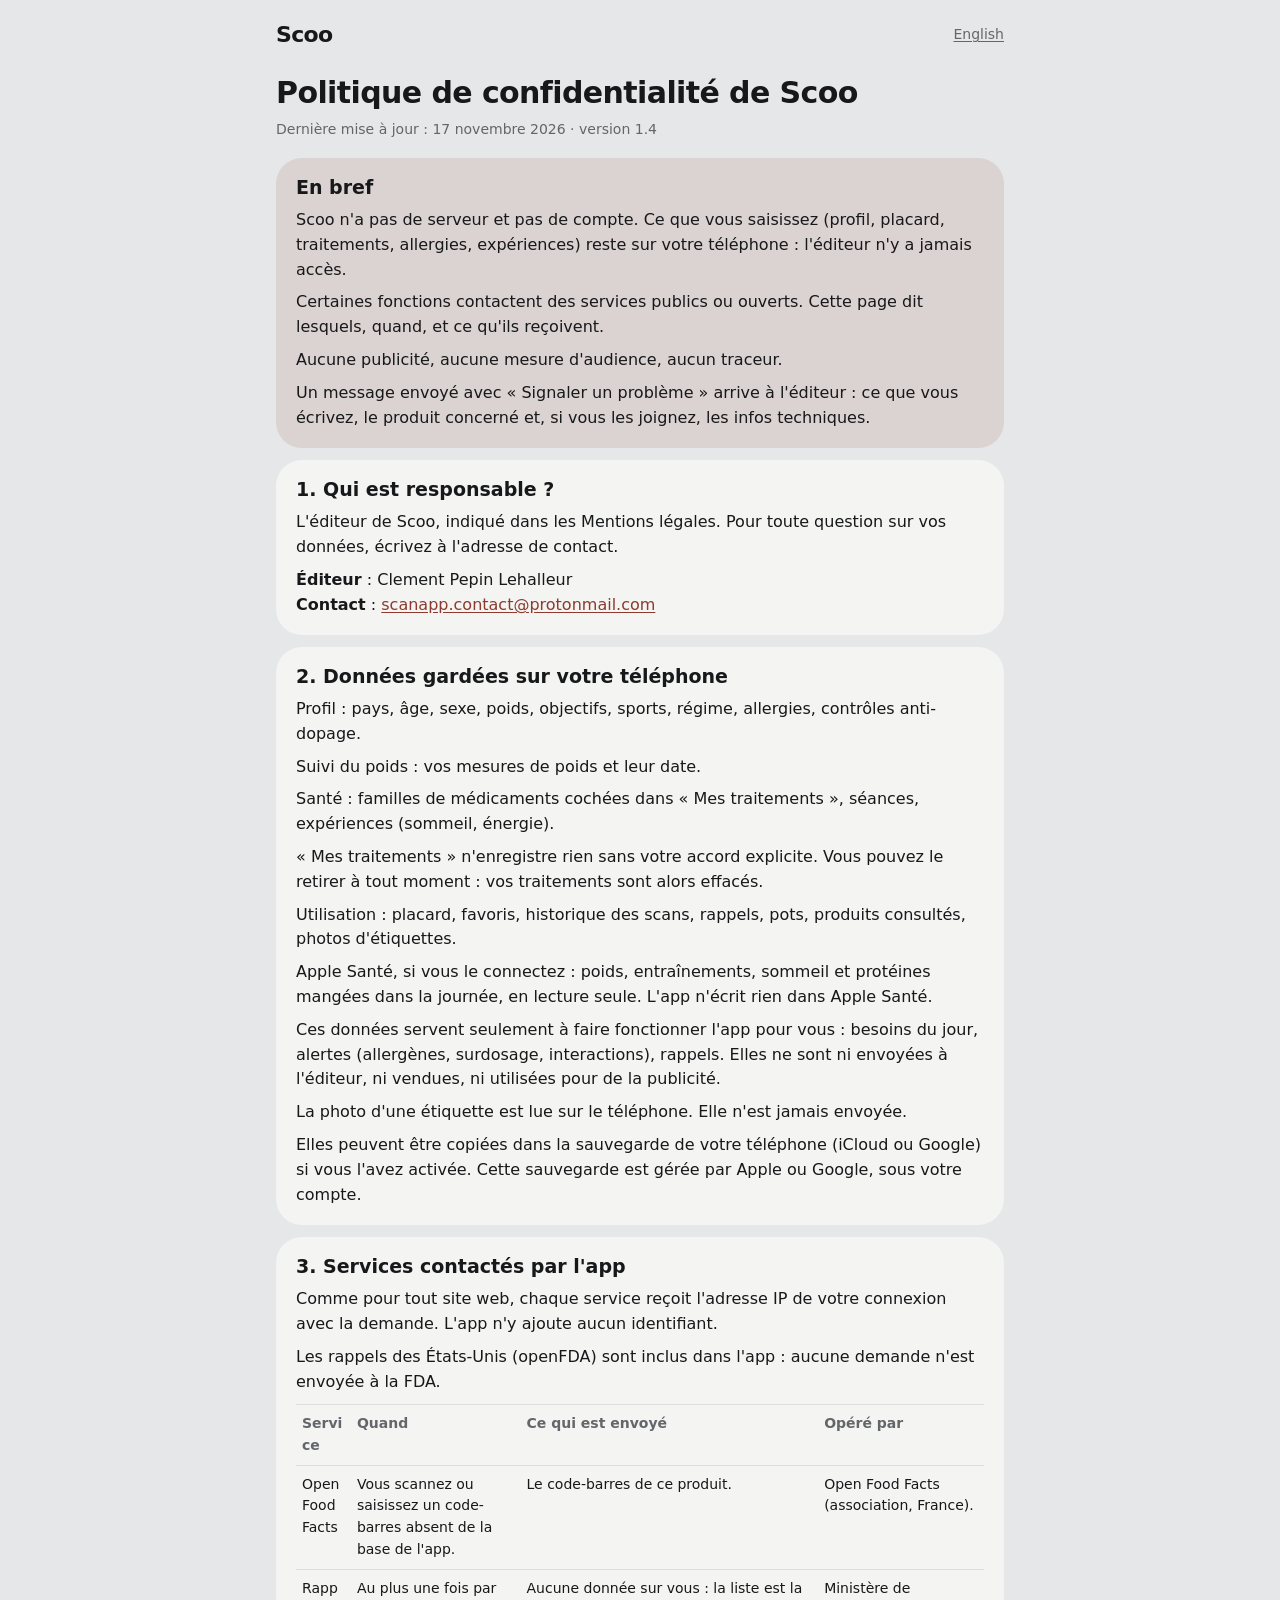
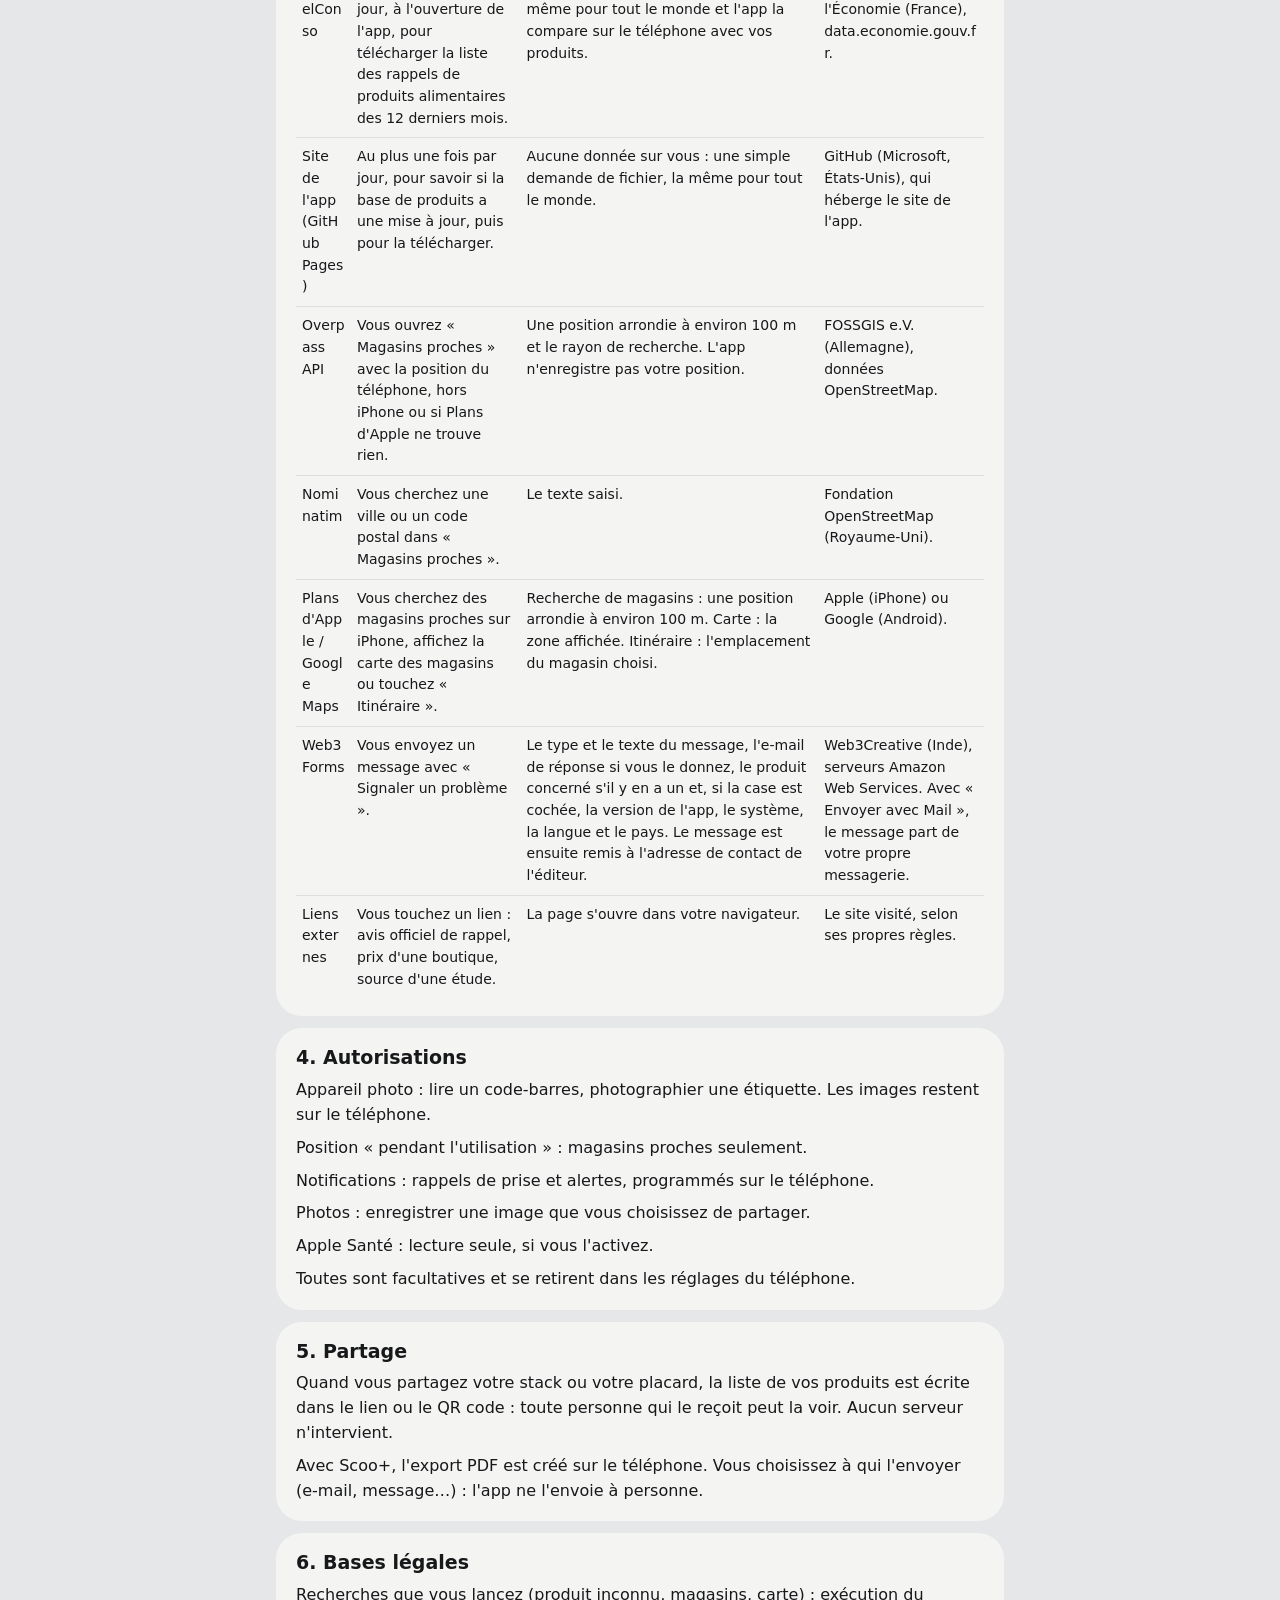
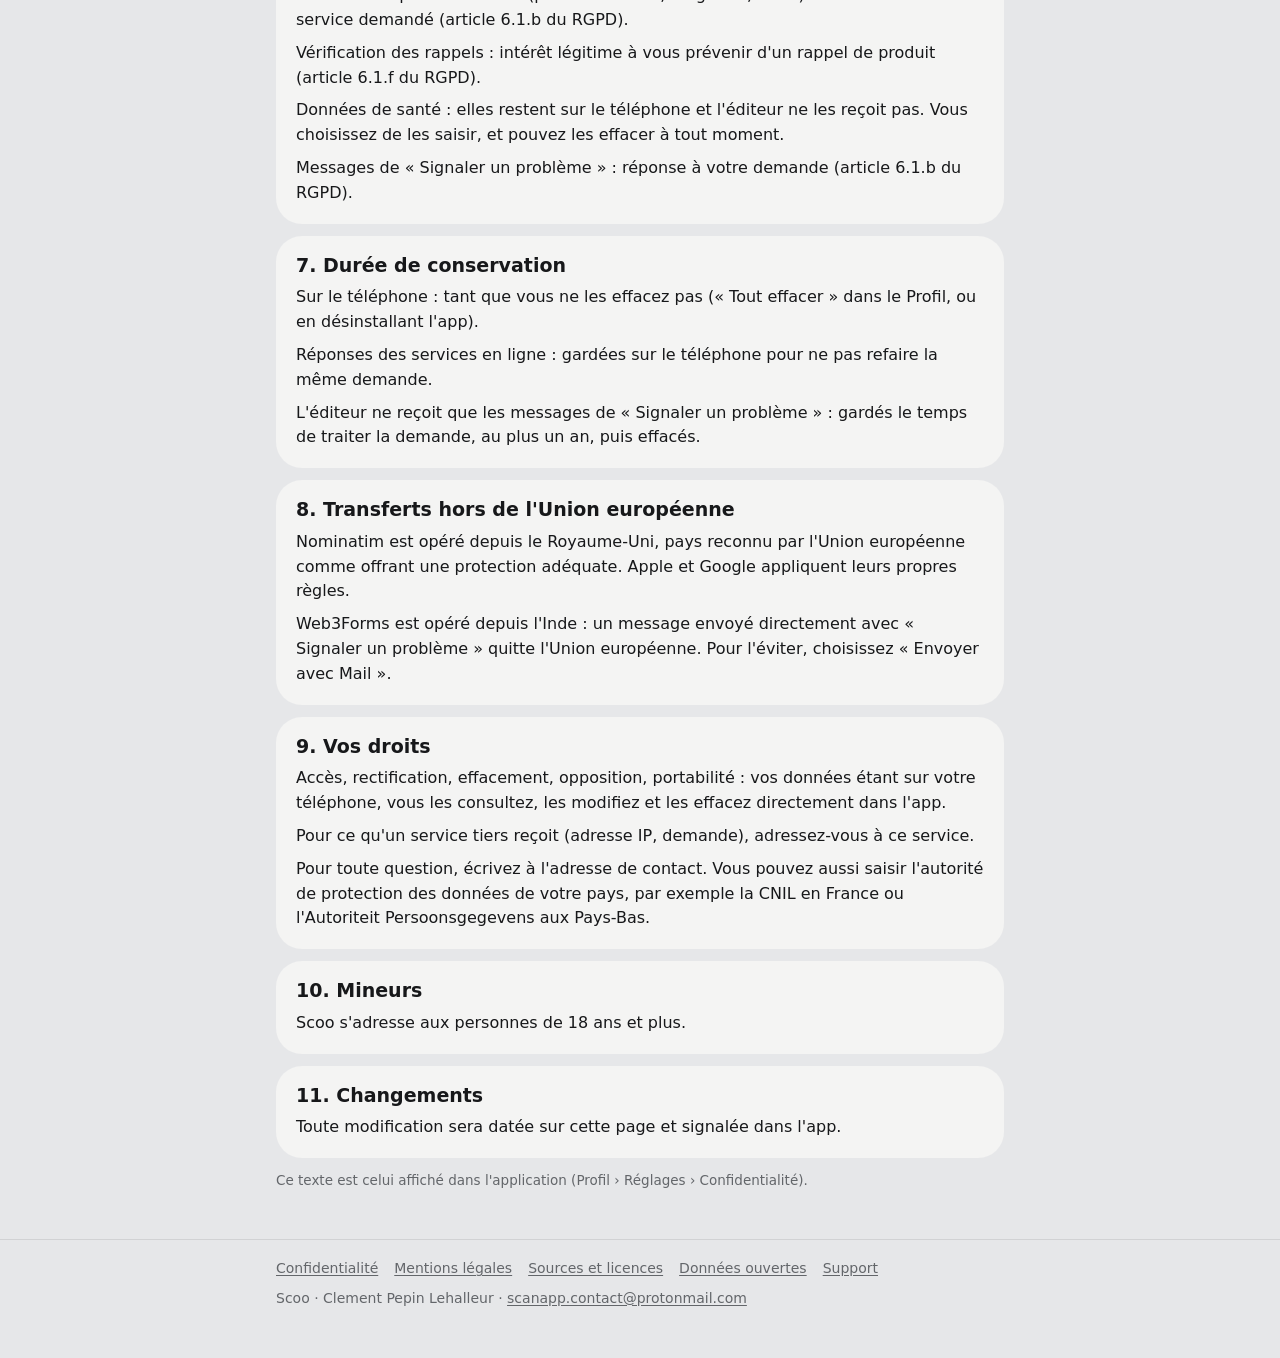
==== confidentialite/index.html @ 04f6a752 "Site de l'app : présentation, confidentialité 1.4 (fr/en), mentions légales, sources, base ODbL, sup" ====
<!doctype html>
<html lang="fr">
<head>
<meta charset="utf-8">
<meta name="viewport" content="width=device-width, initial-scale=1">
<title>Politique de confidentialité de Scoo</title>
<meta name="description" content="Comment Scoo traite vos données : pas de serveur, pas de compte.">
<meta name="referrer" content="no-referrer">
<link rel="stylesheet" href="../style.css">
<link rel="icon" href="../favicon.svg" type="image/svg+xml">
<link rel="canonical" href="https://clementpepinlehalleur.github.io/scan-app-site/confidentialite/">
</head>
<body>
<!--
NOTE INTERNE (non affichée) : à mettre à jour AVANT d'activer la publicité (docs/legal-et-argent/README monétisation.md).
La publicité n'existe pas encore : rien n'est écrit ici à son sujet, volontairement.
Le jour où AdMob est activé, modifier d'abord mobile/src/data/legal.ts (puis relancer ce générateur) :
- « En bref » : retirer « Aucune publicité » ; dire que la version gratuite affiche des publicités (sauf achat « sans pub »).
- Nouvelle section « Publicité » : régie Google AdMob (Google Ireland Limited) ; données reçues par Google :
  identifiant publicitaire (IDFA sur iPhone si l'utilisateur l'autorise via ATT, AAID sur Android), adresse IP,
  informations sur l'appareil, interactions avec la publicité ; aucune donnée du profil ni de santé n'est transmise ;
  catégories bloquées (santé et compléments, alcool, jeux d'argent, rencontres, politique).
- Consentement : formulaire Google UMP (TCF, obligatoire dans l'EEE, au Royaume-Uni et en Suisse) ; sur iPhone,
  fenêtre ATT d'Apple ; sans accord : publicités non personnalisées ; comment retirer son accord dans l'app.
- Bases légales : consentement (art. 6.1.a RGPD et ePrivacy) pour la pub personnalisée ; intérêt légitime ou
  consentement selon le TCF pour la pub non personnalisée.
- Transferts hors UE : Google LLC (États-Unis), Data Privacy Framework / clauses contractuelles types.
- Achat « sans pub » : paiement traité par Apple ou Google ; l'éditeur ne reçoit aucune donnée de paiement.
- Durées de conservation côté Google (renvoyer vers sa politique).
- Mentions légales : retirer « aucune publicité » (ABOUT) ; ajouter statut professionnel, numéro KvK ou SIREN, adresse.
- Hors site : étiquettes de confidentialité de l'App Store, « Sécurité des données » du Play Store, app-ads.txt.
-->
<header class="top"><div class="wrap">
<a class="brand" href="../" aria-label="Scoo : Accueil">Scoo<span></span></a>
<a class="lang" href="../privacy/" hreflang="en" lang="en">English</a>
</div></header>
<main><div class="wrap">
<h1>Politique de confidentialité de Scoo</h1>
<p class="meta">Dernière mise à jour : 17 novembre 2026 &#183; version 1.4</p>
<div class="card accent">
<h2>En bref</h2>
<p>Scoo n&#39;a pas de serveur et pas de compte. Ce que vous saisissez (profil, placard, traitements, allergies, expériences) reste sur votre téléphone : l&#39;éditeur n&#39;y a jamais accès.</p>
<p>Certaines fonctions contactent des services publics ou ouverts. Cette page dit lesquels, quand, et ce qu&#39;ils reçoivent.</p>
<p>Aucune publicité, aucune mesure d&#39;audience, aucun traceur.</p>
<p>Un message envoyé avec « Signaler un problème » arrive à l&#39;éditeur : ce que vous écrivez, le produit concerné et, si vous les joignez, les infos techniques.</p>
</div>
<section>
<h2>1. Qui est responsable ?</h2>
<p>L&#39;éditeur de Scoo, indiqué dans les Mentions légales. Pour toute question sur vos données, écrivez à l&#39;adresse de contact.</p>
<p><strong>Éditeur</strong> : Clement Pepin Lehalleur<br><strong>Contact</strong> : <a href="mailto:scanapp.contact@protonmail.com">scanapp.contact@protonmail.com</a></p>
</section>
<section>
<h2>2. Données gardées sur votre téléphone</h2>
<p>Profil : pays, âge, sexe, poids, objectifs, sports, régime, allergies, contrôles anti-dopage.</p>
<p>Suivi du poids : vos mesures de poids et leur date.</p>
<p>Santé : familles de médicaments cochées dans « Mes traitements », séances, expériences (sommeil, énergie).</p>
<p>« Mes traitements » n&#39;enregistre rien sans votre accord explicite. Vous pouvez le retirer à tout moment : vos traitements sont alors effacés.</p>
<p>Utilisation : placard, favoris, historique des scans, rappels, pots, produits consultés, photos d&#39;étiquettes.</p>
<p>Apple Santé, si vous le connectez : poids, entraînements, sommeil et protéines mangées dans la journée, en lecture seule. L&#39;app n&#39;écrit rien dans Apple Santé.</p>
<p>Ces données servent seulement à faire fonctionner l&#39;app pour vous : besoins du jour, alertes (allergènes, surdosage, interactions), rappels. Elles ne sont ni envoyées à l&#39;éditeur, ni vendues, ni utilisées pour de la publicité.</p>
<p>La photo d&#39;une étiquette est lue sur le téléphone. Elle n&#39;est jamais envoyée.</p>
<p>Elles peuvent être copiées dans la sauvegarde de votre téléphone (iCloud ou Google) si vous l&#39;avez activée. Cette sauvegarde est gérée par Apple ou Google, sous votre compte.</p>
</section>
<section>
<h2>3. Services contactés par l&#39;app</h2>
<p>Comme pour tout site web, chaque service reçoit l&#39;adresse IP de votre connexion avec la demande. L&#39;app n&#39;y ajoute aucun identifiant.</p>
<p>Les rappels des États-Unis (openFDA) sont inclus dans l&#39;app : aucune demande n&#39;est envoyée à la FDA.</p>
<table class="stack">
<thead><tr><th>Service</th><th>Quand</th><th>Ce qui est envoyé</th><th>Opéré par</th></tr></thead>
<tbody>
<tr><td>Open Food Facts</td><td>Vous scannez ou saisissez un code-barres absent de la base de l&#39;app.</td><td>Le code-barres de ce produit.</td><td>Open Food Facts (association, France).</td></tr>
<tr><td>RappelConso</td><td>Au plus une fois par jour, à l&#39;ouverture de l&#39;app, pour télécharger la liste des rappels de produits alimentaires des 12 derniers mois.</td><td>Aucune donnée sur vous : la liste est la même pour tout le monde et l&#39;app la compare sur le téléphone avec vos produits.</td><td>Ministère de l&#39;Économie (France), data.economie.gouv.fr.</td></tr>
<tr><td>Site de l&#39;app (GitHub Pages)</td><td>Au plus une fois par jour, pour savoir si la base de produits a une mise à jour, puis pour la télécharger.</td><td>Aucune donnée sur vous : une simple demande de fichier, la même pour tout le monde.</td><td>GitHub (Microsoft, États-Unis), qui héberge le site de l&#39;app.</td></tr>
<tr><td>Overpass API</td><td>Vous ouvrez « Magasins proches » avec la position du téléphone, hors iPhone ou si Plans d&#39;Apple ne trouve rien.</td><td>Une position arrondie à environ 100 m et le rayon de recherche. L&#39;app n&#39;enregistre pas votre position.</td><td>FOSSGIS e.V. (Allemagne), données OpenStreetMap.</td></tr>
<tr><td>Nominatim</td><td>Vous cherchez une ville ou un code postal dans « Magasins proches ».</td><td>Le texte saisi.</td><td>Fondation OpenStreetMap (Royaume-Uni).</td></tr>
<tr><td>Plans d&#39;Apple / Google Maps</td><td>Vous cherchez des magasins proches sur iPhone, affichez la carte des magasins ou touchez « Itinéraire ».</td><td>Recherche de magasins : une position arrondie à environ 100 m. Carte : la zone affichée. Itinéraire : l&#39;emplacement du magasin choisi.</td><td>Apple (iPhone) ou Google (Android).</td></tr>
<tr><td>Web3Forms</td><td>Vous envoyez un message avec « Signaler un problème ».</td><td>Le type et le texte du message, l&#39;e-mail de réponse si vous le donnez, le produit concerné s&#39;il y en a un et, si la case est cochée, la version de l&#39;app, le système, la langue et le pays. Le message est ensuite remis à l&#39;adresse de contact de l&#39;éditeur.</td><td>Web3Creative (Inde), serveurs Amazon Web Services. Avec « Envoyer avec Mail », le message part de votre propre messagerie.</td></tr>
<tr><td>Liens externes</td><td>Vous touchez un lien : avis officiel de rappel, prix d&#39;une boutique, source d&#39;une étude.</td><td>La page s&#39;ouvre dans votre navigateur.</td><td>Le site visité, selon ses propres règles.</td></tr>
</tbody>
</table>
</section>
<section>
<h2>4. Autorisations</h2>
<p>Appareil photo : lire un code-barres, photographier une étiquette. Les images restent sur le téléphone.</p>
<p>Position « pendant l&#39;utilisation » : magasins proches seulement.</p>
<p>Notifications : rappels de prise et alertes, programmés sur le téléphone.</p>
<p>Photos : enregistrer une image que vous choisissez de partager.</p>
<p>Apple Santé : lecture seule, si vous l&#39;activez.</p>
<p>Toutes sont facultatives et se retirent dans les réglages du téléphone.</p>
</section>
<section>
<h2>5. Partage</h2>
<p>Quand vous partagez votre stack ou votre placard, la liste de vos produits est écrite dans le lien ou le QR code : toute personne qui le reçoit peut la voir. Aucun serveur n&#39;intervient.</p>
<p>Avec Scoo+, l&#39;export PDF est créé sur le téléphone. Vous choisissez à qui l&#39;envoyer (e-mail, message…) : l&#39;app ne l&#39;envoie à personne.</p>
</section>
<section>
<h2>6. Bases légales</h2>
<p>Recherches que vous lancez (produit inconnu, magasins, carte) : exécution du service demandé (article 6.1.b du RGPD).</p>
<p>Vérification des rappels : intérêt légitime à vous prévenir d&#39;un rappel de produit (article 6.1.f du RGPD).</p>
<p>Données de santé : elles restent sur le téléphone et l&#39;éditeur ne les reçoit pas. Vous choisissez de les saisir, et pouvez les effacer à tout moment.</p>
<p>Messages de « Signaler un problème » : réponse à votre demande (article 6.1.b du RGPD).</p>
</section>
<section>
<h2>7. Durée de conservation</h2>
<p>Sur le téléphone : tant que vous ne les effacez pas (« Tout effacer » dans le Profil, ou en désinstallant l&#39;app).</p>
<p>Réponses des services en ligne : gardées sur le téléphone pour ne pas refaire la même demande.</p>
<p>L&#39;éditeur ne reçoit que les messages de « Signaler un problème » : gardés le temps de traiter la demande, au plus un an, puis effacés.</p>
</section>
<section>
<h2>8. Transferts hors de l&#39;Union européenne</h2>
<p>Nominatim est opéré depuis le Royaume-Uni, pays reconnu par l&#39;Union européenne comme offrant une protection adéquate. Apple et Google appliquent leurs propres règles.</p>
<p>Web3Forms est opéré depuis l&#39;Inde : un message envoyé directement avec « Signaler un problème » quitte l&#39;Union européenne. Pour l&#39;éviter, choisissez « Envoyer avec Mail ».</p>
</section>
<section>
<h2>9. Vos droits</h2>
<p>Accès, rectification, effacement, opposition, portabilité : vos données étant sur votre téléphone, vous les consultez, les modifiez et les effacez directement dans l&#39;app.</p>
<p>Pour ce qu&#39;un service tiers reçoit (adresse IP, demande), adressez-vous à ce service.</p>
<p>Pour toute question, écrivez à l&#39;adresse de contact. Vous pouvez aussi saisir l&#39;autorité de protection des données de votre pays, par exemple la CNIL en France ou l&#39;Autoriteit Persoonsgegevens aux Pays-Bas.</p>
</section>
<section>
<h2>10. Mineurs</h2>
<p>Scoo s&#39;adresse aux personnes de 18 ans et plus.</p>
</section>
<section>
<h2>11. Changements</h2>
<p>Toute modification sera datée sur cette page et signalée dans l&#39;app.</p>
</section>
<p class="small">Ce texte est celui affiché dans l&#39;application (Profil › Réglages › Confidentialité).</p>
</div></main>
<footer class="bottom"><div class="wrap">
<nav aria-label="Pages du site">
<a href="../confidentialite/">Confidentialité</a>
<a href="../mentions-legales/">Mentions légales</a>
<a href="../sources/">Sources et licences</a>
<a href="../donnees/">Données ouvertes</a>
<a href="../support/">Support</a>
</nav>
<p>Scoo &#183; Clement Pepin Lehalleur &#183; <a href="mailto:scanapp.contact@protonmail.com">scanapp.contact@protonmail.com</a></p>
</div></footer>
</body>
</html>
---- style.css ----
/* Site de l'app : mêmes couleurs que l'app (mobile/src/theme/index.ts) : gris perle et accent brique en clair, palette « Sable » en sombre. */
:root {
  color-scheme: light dark;
  --bg: #e6e7e9; --card: #f4f4f3; --card2: #d8dadd; --fg: #17181a; --mut: #63666a; --sep: rgba(0, 0, 0, 0.09);
  --acc: #8c3b2e; --accS: rgba(140, 59, 46, 0.12);
}
@media (prefers-color-scheme: dark) {
  :root {
    --bg: #141311; --card: #201e1b; --card2: #2b2825; --fg: #f4f0e8; --mut: #a7a096; --sep: rgba(255, 248, 235, 0.11);
    --acc: #e6d9c2; --accS: rgba(230, 217, 194, 0.14);
  }
}
* { box-sizing: border-box; }
html { -webkit-text-size-adjust: 100%; }
body { margin: 0; background: var(--bg); color: var(--fg); font: 16px/1.55 system-ui, -apple-system, "Segoe UI", Roboto, "Helvetica Neue", Arial, sans-serif; }
.wrap { max-width: 760px; margin: 0 auto; padding: 0 16px; }
header.top { padding: 18px 0 6px; }
header.top .wrap { display: flex; align-items: center; justify-content: space-between; gap: 12px; flex-wrap: wrap; }
.brand { font-weight: 800; font-size: 22px; letter-spacing: -0.03em; text-decoration: none; color: var(--fg); }
.brand span { color: var(--acc); }
.lang { font-size: 14px; color: var(--mut); }
main { padding: 18px 0 40px; }
h1 { font-size: 30px; line-height: 1.15; letter-spacing: -0.02em; margin: 0 0 8px; }
h2 { font-size: 19px; line-height: 1.25; margin: 0 0 8px; }
h3 { font-size: 16px; margin: 14px 0 4px; }
p { margin: 0 0 8px; }
.card > :last-child, section > :last-child { margin-bottom: 0; }
.lead { font-size: 18px; color: var(--fg); margin: 0 0 18px; }
.meta { color: var(--mut); font-size: 14px; margin: 0 0 18px; }
.card, section { background: var(--card); border-radius: 26px; padding: 18px 20px; margin: 0 0 12px; overflow-wrap: anywhere; }
.accent { background: var(--accS); }
a { color: var(--acc); text-underline-offset: 2px; }
a:focus-visible { outline: 2px solid var(--acc); outline-offset: 2px; border-radius: 4px; }
ul.plain { list-style: none; padding: 0; margin: 0; }
ul.plain li { padding: 10px 0; border-top: 1px solid var(--sep); }
ul.plain li:first-child { border-top: 0; padding-top: 0; }
ul.plain li:last-child { padding-bottom: 0; }
.small, small { font-size: 13.5px; color: var(--mut); }
.pills { display: flex; flex-wrap: wrap; gap: 8px; margin: 14px 0 4px; padding: 0; list-style: none; }
.pills a { display: inline-block; padding: 9px 16px; border-radius: 999px; background: var(--card); color: var(--fg); text-decoration: none; font-weight: 600; font-size: 15px; }
.pills a:hover { background: var(--card2); }
.soon { display: inline-block; padding: 9px 16px; border-radius: 999px; border: 1px dashed var(--mut); color: var(--mut); font-size: 15px; }
table { width: 100%; border-collapse: collapse; font-size: 14px; margin-top: 10px; }
th, td { text-align: left; vertical-align: top; padding: 8px 6px; border-top: 1px solid var(--sep); }
th { color: var(--mut); font-weight: 600; }
details { border-top: 1px solid var(--sep); padding: 10px 0 0; margin-top: 10px; }
summary { cursor: pointer; font-weight: 600; }
pre { white-space: pre-wrap; font: 12px/1.5 ui-monospace, SFMono-Regular, Menlo, Consolas, monospace; color: var(--mut); margin: 10px 0 0; }
footer.bottom { border-top: 1px solid var(--sep); padding: 18px 0 40px; font-size: 14px; color: var(--mut); }
footer.bottom nav { display: flex; flex-wrap: wrap; gap: 6px 16px; margin-bottom: 8px; }
footer.bottom a { color: var(--mut); }
@media (max-width: 560px) {
  h1 { font-size: 26px; }
  .card, section { padding: 16px; border-radius: 22px; }
  table.stack, table.stack thead, table.stack tbody, table.stack tr, table.stack th, table.stack td { display: block; }
  table.stack thead { display: none; }
  table.stack tr { border-top: 1px solid var(--sep); padding: 6px 0; }
  table.stack td { border: 0; padding: 2px 0; }
  table.stack td:first-child { font-weight: 600; }
}
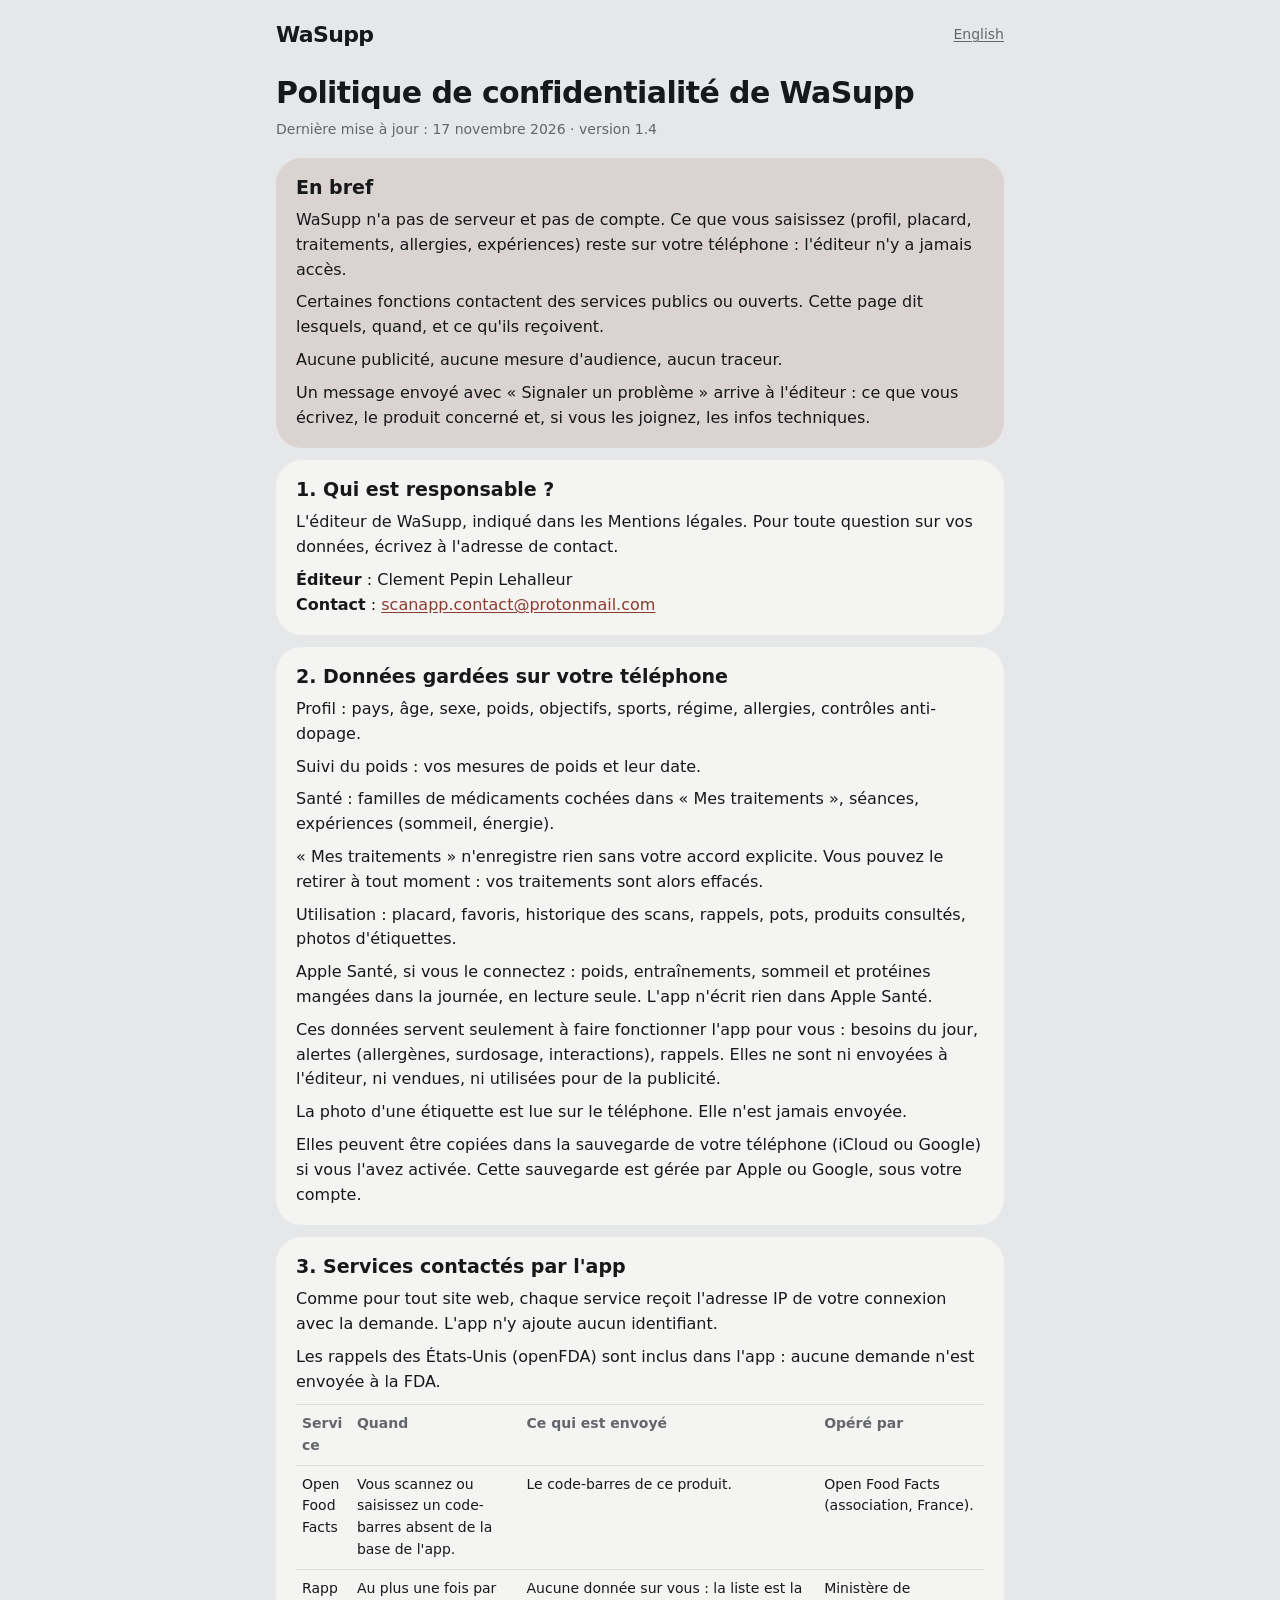
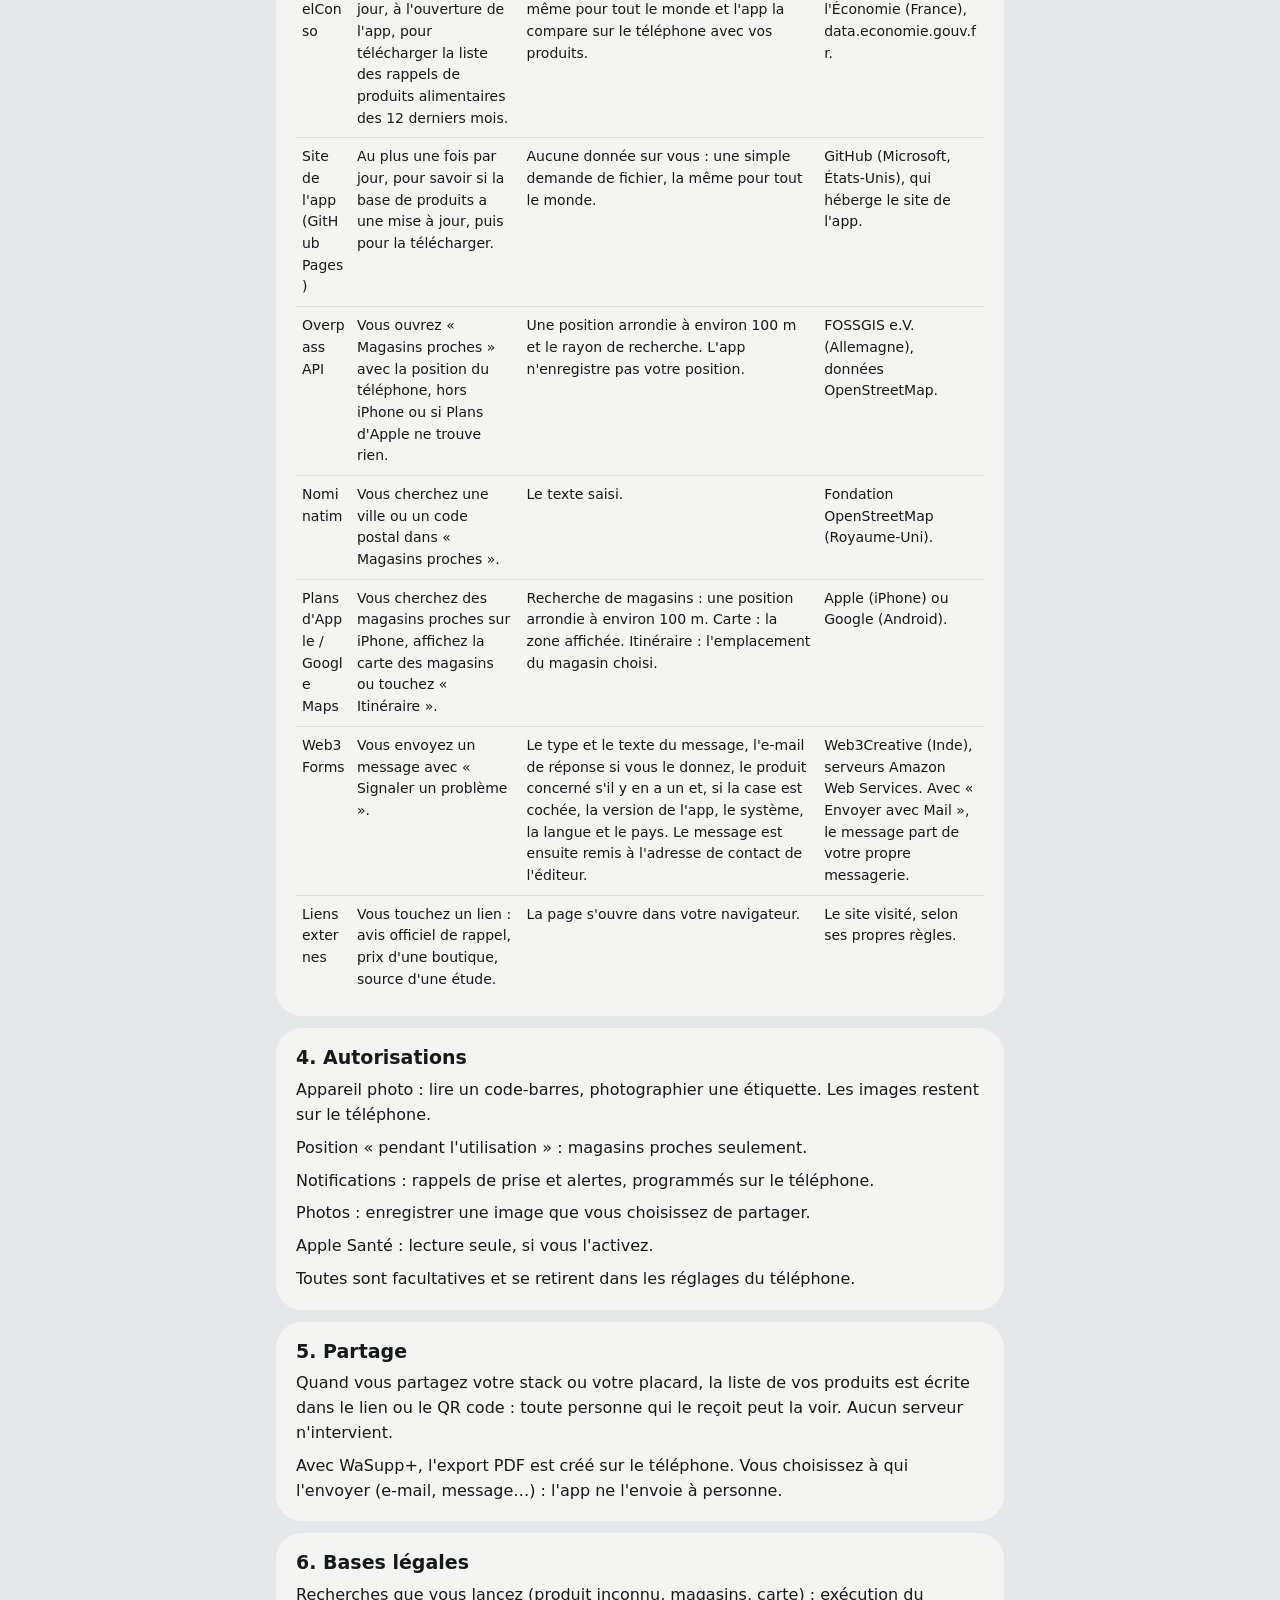
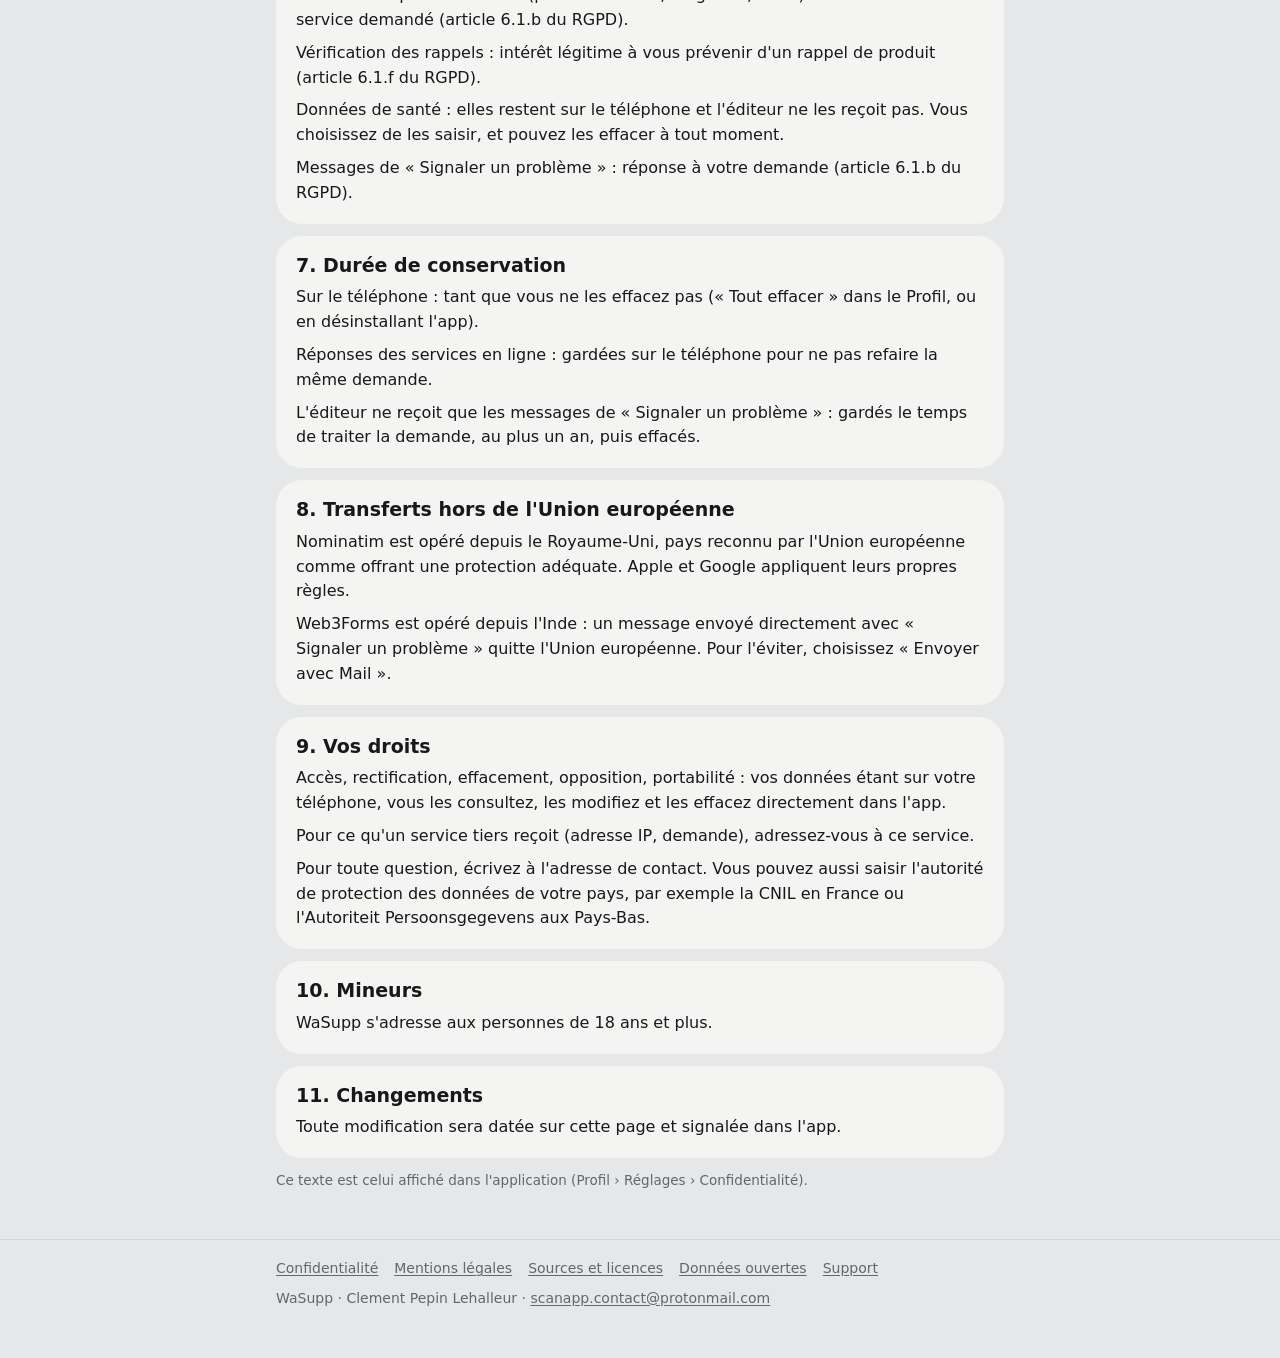
==== commit 8db50ff1: "Nouveau nom : WaSupp Co-Authored-By: Claude Opus 5.5 <noreply@anthropic.com>" ====
--- a/confidentialite/index.html
+++ b/confidentialite/index.html
@@ -3,8 +3,8 @@
 <head>
 <meta charset="utf-8">
 <meta name="viewport" content="width=device-width, initial-scale=1">
-<title>Politique de confidentialité de Scoo</title>
-<meta name="description" content="Comment Scoo traite vos données : pas de serveur, pas de compte.">
+<title>Politique de confidentialité de WaSupp</title>
+<meta name="description" content="Comment WaSupp traite vos données : pas de serveur, pas de compte.">
 <meta name="referrer" content="no-referrer">
 <link rel="stylesheet" href="../style.css">
 <link rel="icon" href="../favicon.svg" type="image/svg+xml">
@@ -31,22 +31,22 @@
 - Hors site : étiquettes de confidentialité de l'App Store, « Sécurité des données » du Play Store, app-ads.txt.
 -->
 <header class="top"><div class="wrap">
-<a class="brand" href="../" aria-label="Scoo : Accueil">Scoo<span></span></a>
+<a class="brand" href="../" aria-label="WaSupp : Accueil">WaSupp<span></span></a>
 <a class="lang" href="../privacy/" hreflang="en" lang="en">English</a>
 </div></header>
 <main><div class="wrap">
-<h1>Politique de confidentialité de Scoo</h1>
+<h1>Politique de confidentialité de WaSupp</h1>
 <p class="meta">Dernière mise à jour : 17 novembre 2026 &#183; version 1.4</p>
 <div class="card accent">
 <h2>En bref</h2>
-<p>Scoo n&#39;a pas de serveur et pas de compte. Ce que vous saisissez (profil, placard, traitements, allergies, expériences) reste sur votre téléphone : l&#39;éditeur n&#39;y a jamais accès.</p>
+<p>WaSupp n&#39;a pas de serveur et pas de compte. Ce que vous saisissez (profil, placard, traitements, allergies, expériences) reste sur votre téléphone : l&#39;éditeur n&#39;y a jamais accès.</p>
 <p>Certaines fonctions contactent des services publics ou ouverts. Cette page dit lesquels, quand, et ce qu&#39;ils reçoivent.</p>
 <p>Aucune publicité, aucune mesure d&#39;audience, aucun traceur.</p>
 <p>Un message envoyé avec « Signaler un problème » arrive à l&#39;éditeur : ce que vous écrivez, le produit concerné et, si vous les joignez, les infos techniques.</p>
 </div>
 <section>
 <h2>1. Qui est responsable ?</h2>
-<p>L&#39;éditeur de Scoo, indiqué dans les Mentions légales. Pour toute question sur vos données, écrivez à l&#39;adresse de contact.</p>
+<p>L&#39;éditeur de WaSupp, indiqué dans les Mentions légales. Pour toute question sur vos données, écrivez à l&#39;adresse de contact.</p>
 <p><strong>Éditeur</strong> : Clement Pepin Lehalleur<br><strong>Contact</strong> : <a href="mailto:scanapp.contact@protonmail.com">scanapp.contact@protonmail.com</a></p>
 </section>
 <section>
@@ -91,7 +91,7 @@
 <section>
 <h2>5. Partage</h2>
 <p>Quand vous partagez votre stack ou votre placard, la liste de vos produits est écrite dans le lien ou le QR code : toute personne qui le reçoit peut la voir. Aucun serveur n&#39;intervient.</p>
-<p>Avec Scoo+, l&#39;export PDF est créé sur le téléphone. Vous choisissez à qui l&#39;envoyer (e-mail, message…) : l&#39;app ne l&#39;envoie à personne.</p>
+<p>Avec WaSupp+, l&#39;export PDF est créé sur le téléphone. Vous choisissez à qui l&#39;envoyer (e-mail, message…) : l&#39;app ne l&#39;envoie à personne.</p>
 </section>
 <section>
 <h2>6. Bases légales</h2>
@@ -119,7 +119,7 @@
 </section>
 <section>
 <h2>10. Mineurs</h2>
-<p>Scoo s&#39;adresse aux personnes de 18 ans et plus.</p>
+<p>WaSupp s&#39;adresse aux personnes de 18 ans et plus.</p>
 </section>
 <section>
 <h2>11. Changements</h2>
@@ -135,7 +135,7 @@
 <a href="../donnees/">Données ouvertes</a>
 <a href="../support/">Support</a>
 </nav>
-<p>Scoo &#183; Clement Pepin Lehalleur &#183; <a href="mailto:scanapp.contact@protonmail.com">scanapp.contact@protonmail.com</a></p>
+<p>WaSupp &#183; Clement Pepin Lehalleur &#183; <a href="mailto:scanapp.contact@protonmail.com">scanapp.contact@protonmail.com</a></p>
 </div></footer>
 </body>
 </html>
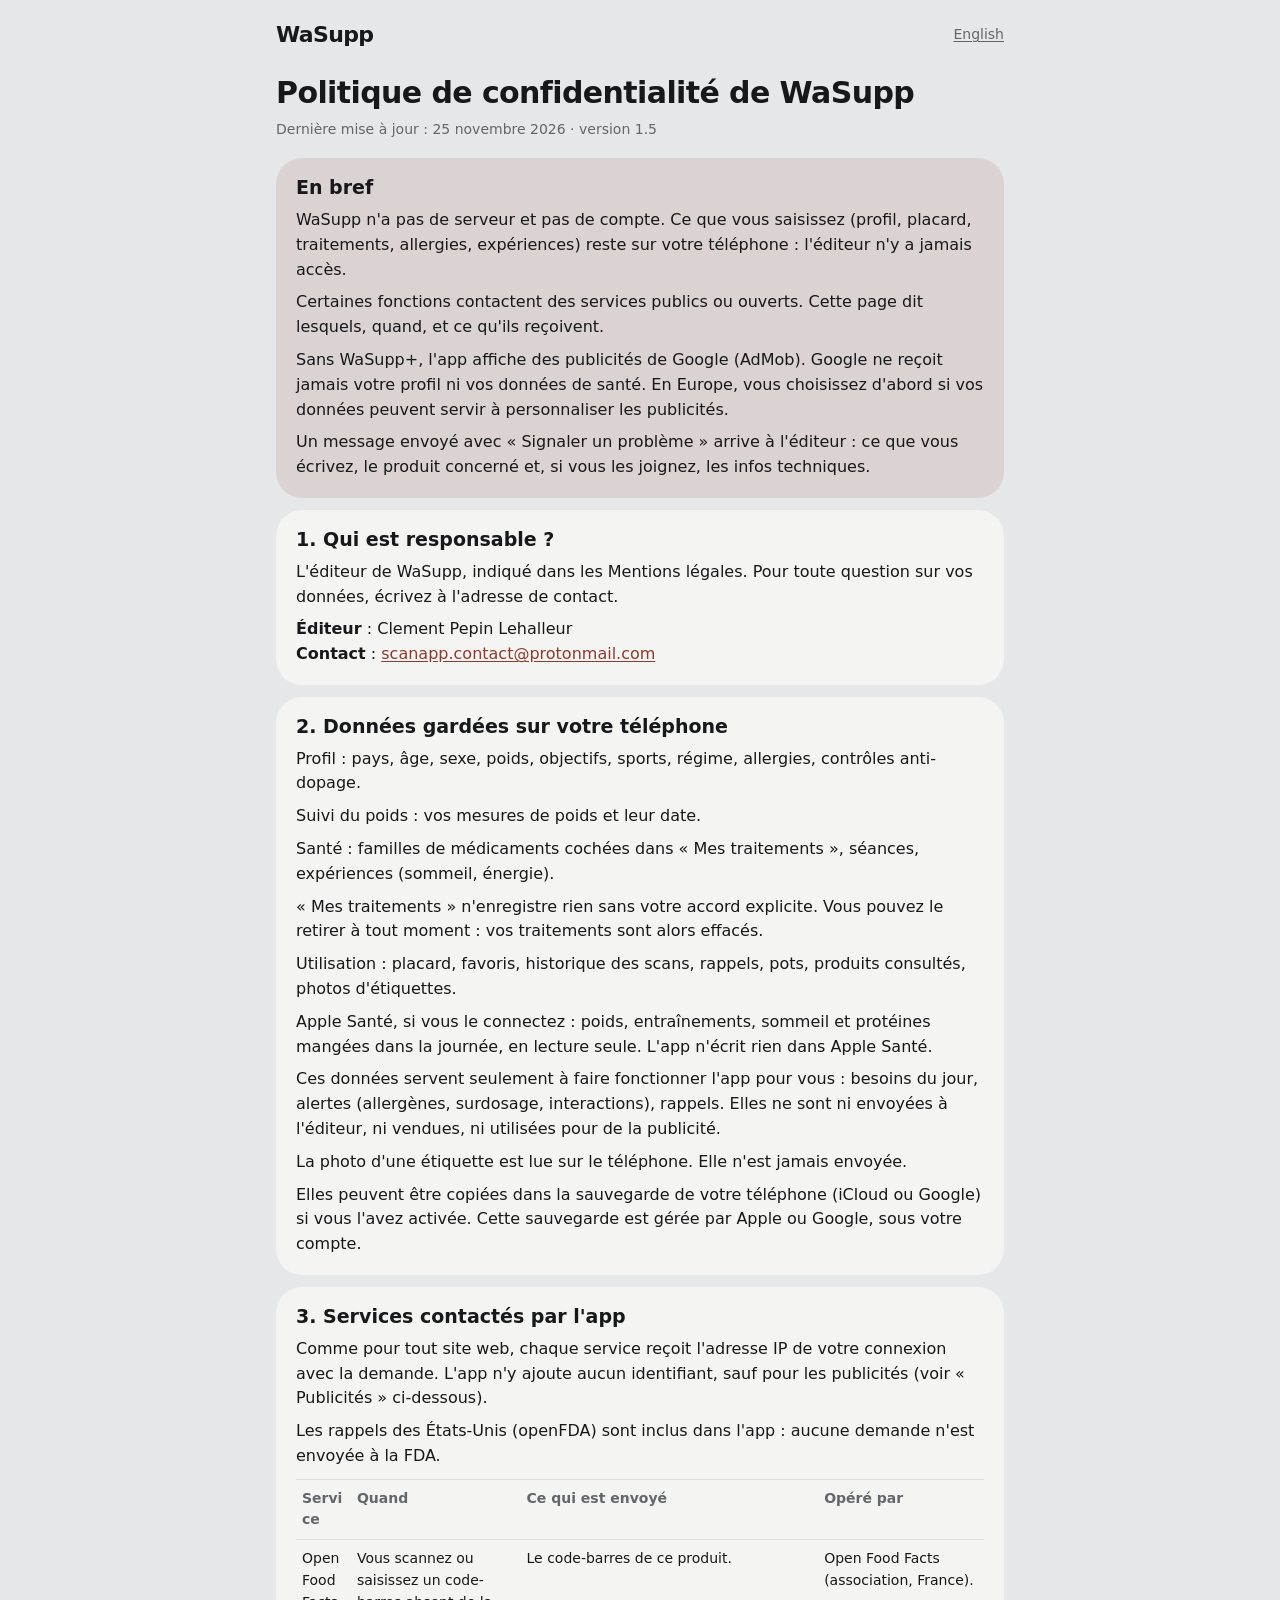
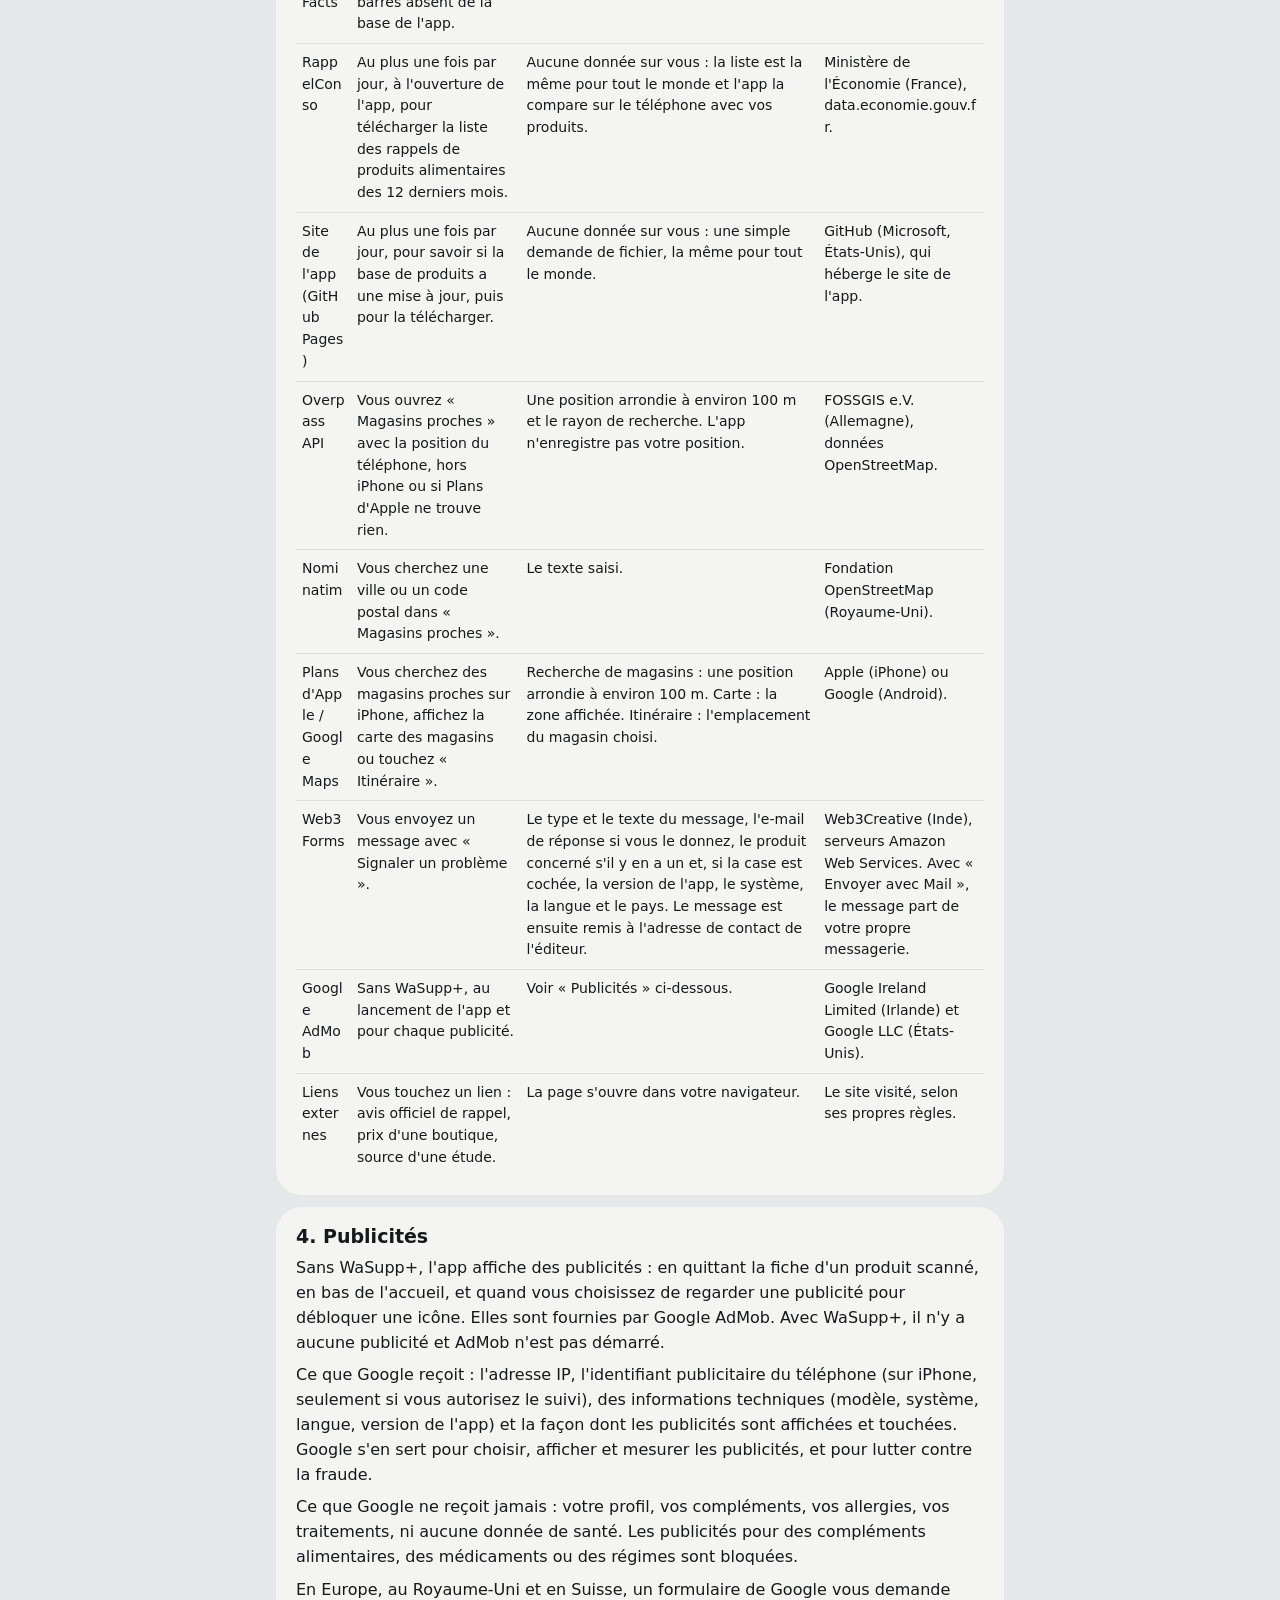
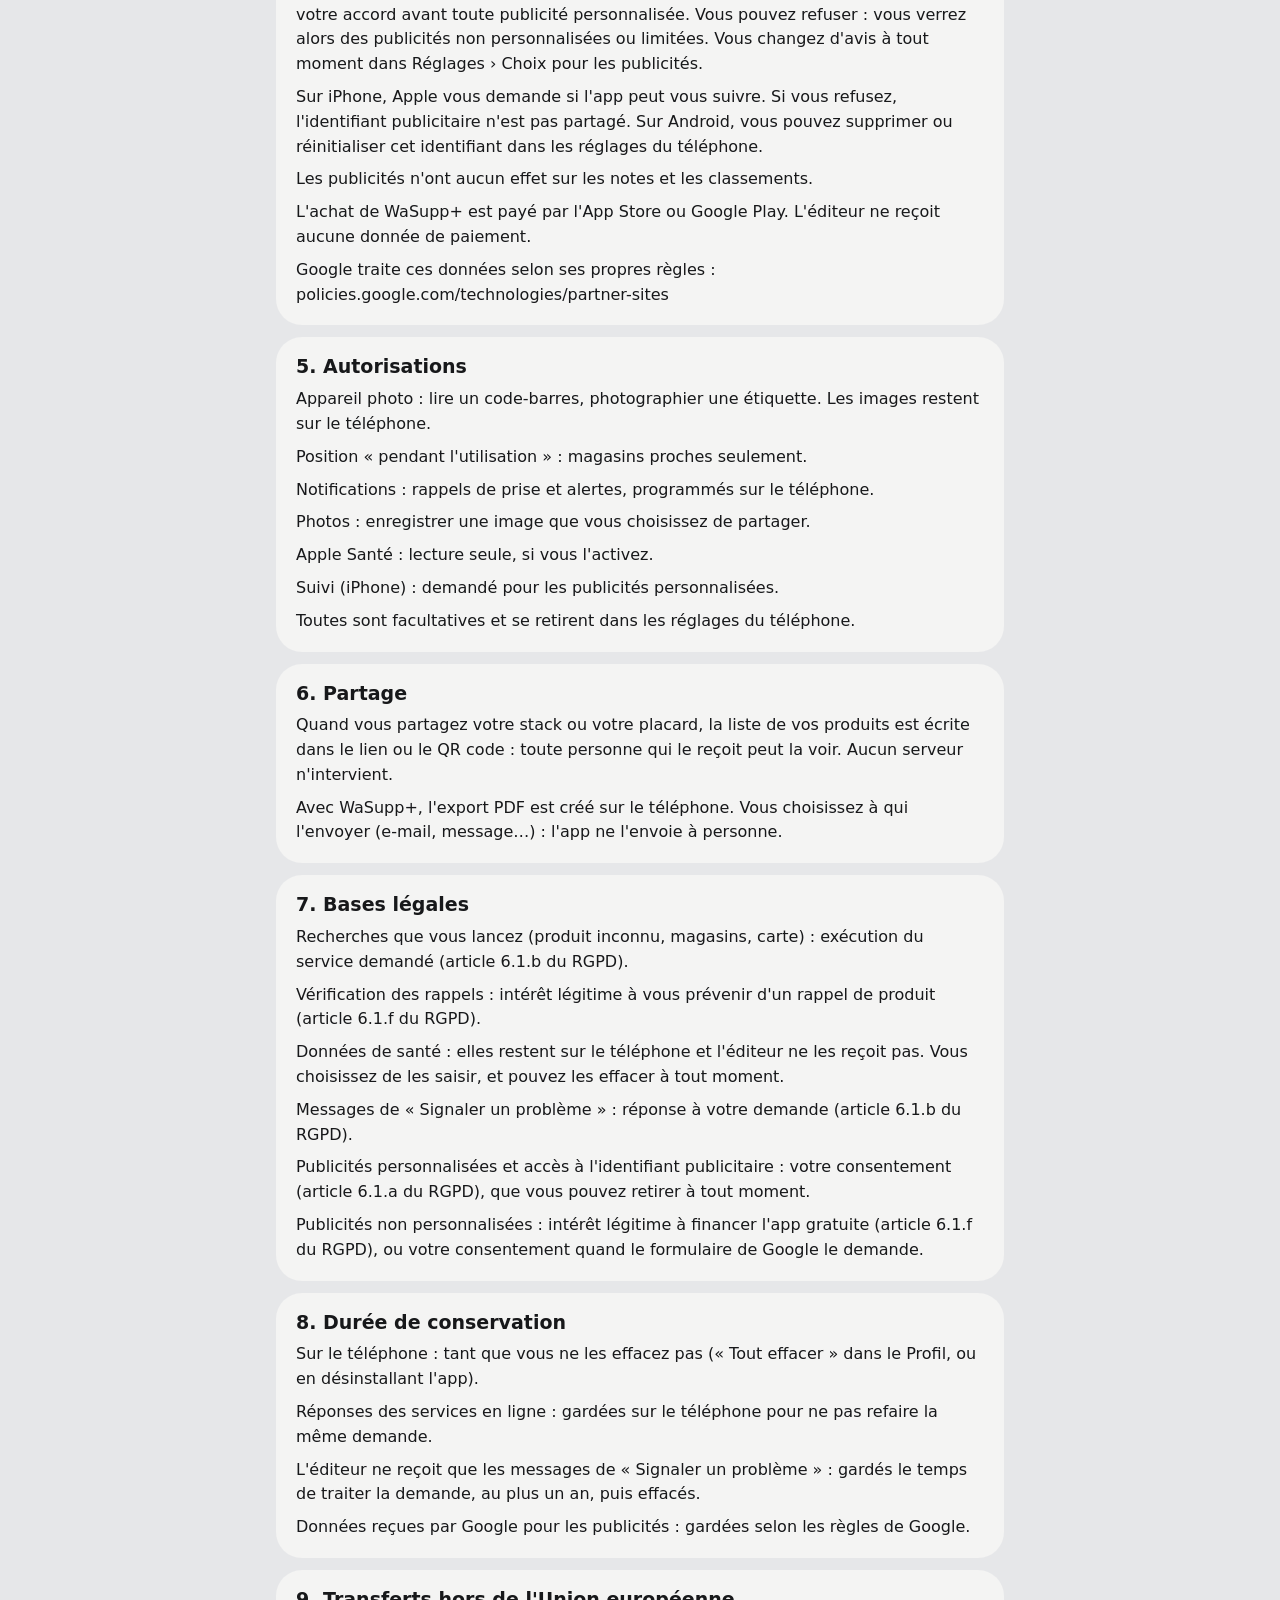
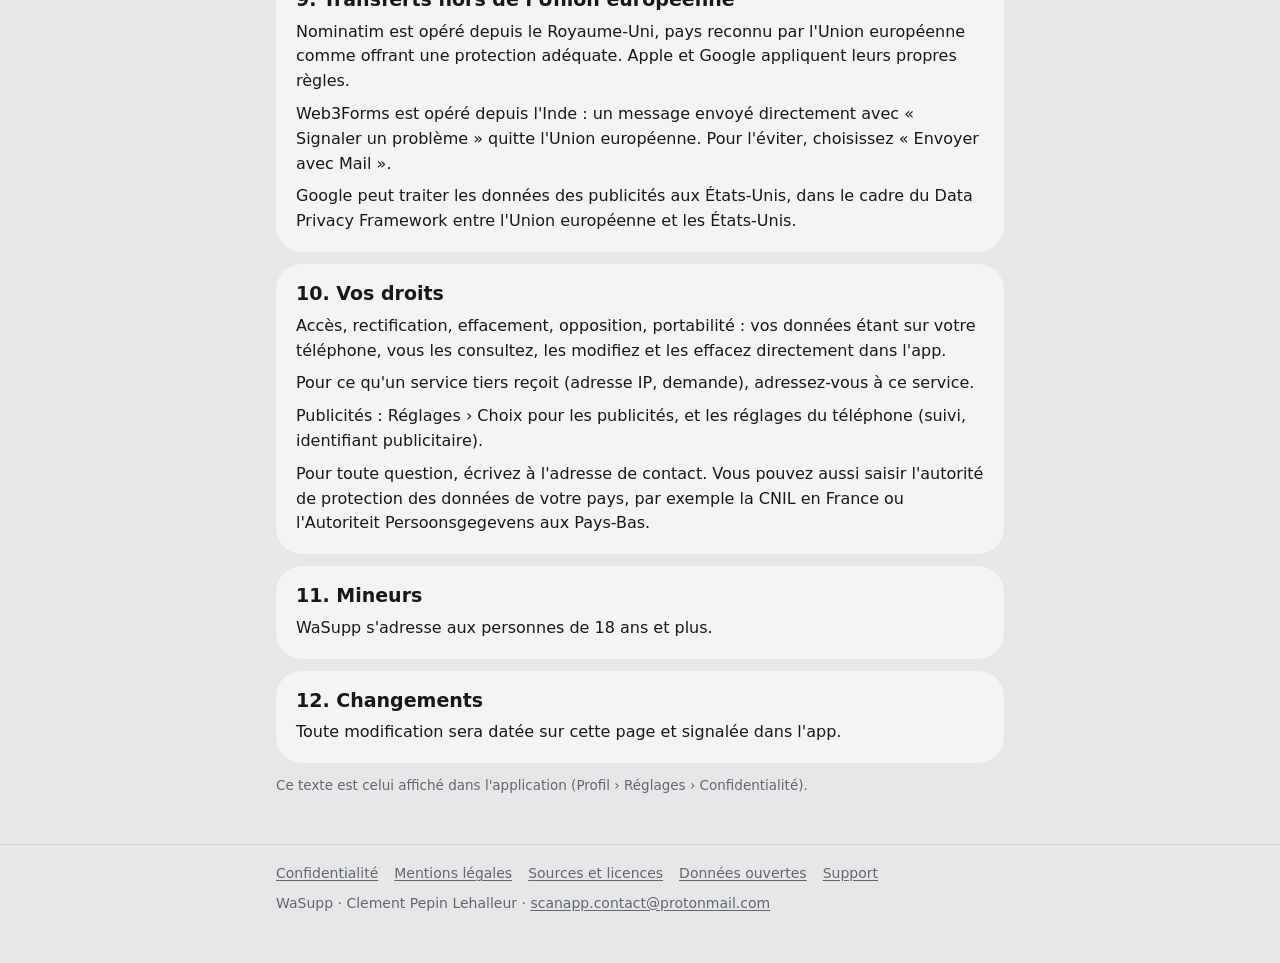
==== commit 74ad282f: "Politique de confidentialité 1.5 (publicités Google AdMob) Co-Authored-By: Claude Opus 5.5 <noreply@" ====
--- a/confidentialite/index.html
+++ b/confidentialite/index.html
@@ -8,27 +8,17 @@
 <meta name="referrer" content="no-referrer">
 <link rel="stylesheet" href="../style.css">
 <link rel="icon" href="../favicon.svg" type="image/svg+xml">
-<link rel="canonical" href="https://clementpepinlehalleur.github.io/scan-app-site/confidentialite/">
+<link rel="canonical" href="https://clementpepinlehalleur.github.io/confidentialite/">
 </head>
 <body>
 <!--
-NOTE INTERNE (non affichée) : à mettre à jour AVANT d'activer la publicité (docs/legal-et-argent/README monétisation.md).
-La publicité n'existe pas encore : rien n'est écrit ici à son sujet, volontairement.
-Le jour où AdMob est activé, modifier d'abord mobile/src/data/legal.ts (puis relancer ce générateur) :
-- « En bref » : retirer « Aucune publicité » ; dire que la version gratuite affiche des publicités (sauf achat « sans pub »).
-- Nouvelle section « Publicité » : régie Google AdMob (Google Ireland Limited) ; données reçues par Google :
-  identifiant publicitaire (IDFA sur iPhone si l'utilisateur l'autorise via ATT, AAID sur Android), adresse IP,
-  informations sur l'appareil, interactions avec la publicité ; aucune donnée du profil ni de santé n'est transmise ;
-  catégories bloquées (santé et compléments, alcool, jeux d'argent, rencontres, politique).
-- Consentement : formulaire Google UMP (TCF, obligatoire dans l'EEE, au Royaume-Uni et en Suisse) ; sur iPhone,
-  fenêtre ATT d'Apple ; sans accord : publicités non personnalisées ; comment retirer son accord dans l'app.
-- Bases légales : consentement (art. 6.1.a RGPD et ePrivacy) pour la pub personnalisée ; intérêt légitime ou
-  consentement selon le TCF pour la pub non personnalisée.
-- Transferts hors UE : Google LLC (États-Unis), Data Privacy Framework / clauses contractuelles types.
-- Achat « sans pub » : paiement traité par Apple ou Google ; l'éditeur ne reçoit aucune donnée de paiement.
-- Durées de conservation côté Google (renvoyer vers sa politique).
-- Mentions légales : retirer « aucune publicité » (ABOUT) ; ajouter statut professionnel, numéro KvK ou SIREN, adresse.
-- Hors site : étiquettes de confidentialité de l'App Store, « Sécurité des données » du Play Store, app-ads.txt.
+NOTE INTERNE (non affichée), mise à jour le 25 nov. 2026 : la publicité (Google AdMob) est branchée dans l'app.
+FAIT dans mobile/src/data/legal.ts (politique 1.5) : « En bref », section « Publicités » (données reçues par Google, rien du
+profil ni de santé, catégories bloquées, formulaire RGPD de Google, ATT sur iPhone, réglage « Choix pour les publicités »,
+achat WaSupp+ payé par Apple / Google), service Google AdMob, bases légales, conservation, transfert États-Unis (DPF), droits,
+« aucune publicité » retiré des mentions (ABOUT).
+RESTE : mentions légales (statut micro-entreprise, SIREN, adresse ou domiciliation) dès réception du SIRET ; hors site :
+étiquettes de confidentialité de l'App Store, « Sécurité des données » du Play Store.
 -->
 <header class="top"><div class="wrap">
 <a class="brand" href="../" aria-label="WaSupp : Accueil">WaSupp<span></span></a>
@@ -36,12 +26,12 @@
 </div></header>
 <main><div class="wrap">
 <h1>Politique de confidentialité de WaSupp</h1>
-<p class="meta">Dernière mise à jour : 17 novembre 2026 &#183; version 1.4</p>
+<p class="meta">Dernière mise à jour : 25 novembre 2026 &#183; version 1.5</p>
 <div class="card accent">
 <h2>En bref</h2>
 <p>WaSupp n&#39;a pas de serveur et pas de compte. Ce que vous saisissez (profil, placard, traitements, allergies, expériences) reste sur votre téléphone : l&#39;éditeur n&#39;y a jamais accès.</p>
 <p>Certaines fonctions contactent des services publics ou ouverts. Cette page dit lesquels, quand, et ce qu&#39;ils reçoivent.</p>
-<p>Aucune publicité, aucune mesure d&#39;audience, aucun traceur.</p>
+<p>Sans WaSupp+, l&#39;app affiche des publicités de Google (AdMob). Google ne reçoit jamais votre profil ni vos données de santé. En Europe, vous choisissez d&#39;abord si vos données peuvent servir à personnaliser les publicités.</p>
 <p>Un message envoyé avec « Signaler un problème » arrive à l&#39;éditeur : ce que vous écrivez, le produit concerné et, si vous les joignez, les infos techniques.</p>
 </div>
 <section>
@@ -63,7 +53,7 @@
 </section>
 <section>
 <h2>3. Services contactés par l&#39;app</h2>
-<p>Comme pour tout site web, chaque service reçoit l&#39;adresse IP de votre connexion avec la demande. L&#39;app n&#39;y ajoute aucun identifiant.</p>
+<p>Comme pour tout site web, chaque service reçoit l&#39;adresse IP de votre connexion avec la demande. L&#39;app n&#39;y ajoute aucun identifiant, sauf pour les publicités (voir « Publicités » ci-dessous).</p>
 <p>Les rappels des États-Unis (openFDA) sont inclus dans l&#39;app : aucune demande n&#39;est envoyée à la FDA.</p>
 <table class="stack">
 <thead><tr><th>Service</th><th>Quand</th><th>Ce qui est envoyé</th><th>Opéré par</th></tr></thead>
@@ -75,54 +65,72 @@
 <tr><td>Nominatim</td><td>Vous cherchez une ville ou un code postal dans « Magasins proches ».</td><td>Le texte saisi.</td><td>Fondation OpenStreetMap (Royaume-Uni).</td></tr>
 <tr><td>Plans d&#39;Apple / Google Maps</td><td>Vous cherchez des magasins proches sur iPhone, affichez la carte des magasins ou touchez « Itinéraire ».</td><td>Recherche de magasins : une position arrondie à environ 100 m. Carte : la zone affichée. Itinéraire : l&#39;emplacement du magasin choisi.</td><td>Apple (iPhone) ou Google (Android).</td></tr>
 <tr><td>Web3Forms</td><td>Vous envoyez un message avec « Signaler un problème ».</td><td>Le type et le texte du message, l&#39;e-mail de réponse si vous le donnez, le produit concerné s&#39;il y en a un et, si la case est cochée, la version de l&#39;app, le système, la langue et le pays. Le message est ensuite remis à l&#39;adresse de contact de l&#39;éditeur.</td><td>Web3Creative (Inde), serveurs Amazon Web Services. Avec « Envoyer avec Mail », le message part de votre propre messagerie.</td></tr>
+<tr><td>Google AdMob</td><td>Sans WaSupp+, au lancement de l&#39;app et pour chaque publicité.</td><td>Voir « Publicités » ci-dessous.</td><td>Google Ireland Limited (Irlande) et Google LLC (États-Unis).</td></tr>
 <tr><td>Liens externes</td><td>Vous touchez un lien : avis officiel de rappel, prix d&#39;une boutique, source d&#39;une étude.</td><td>La page s&#39;ouvre dans votre navigateur.</td><td>Le site visité, selon ses propres règles.</td></tr>
 </tbody>
 </table>
 </section>
 <section>
-<h2>4. Autorisations</h2>
+<h2>4. Publicités</h2>
+<p>Sans WaSupp+, l&#39;app affiche des publicités : en quittant la fiche d&#39;un produit scanné, en bas de l&#39;accueil, et quand vous choisissez de regarder une publicité pour débloquer une icône. Elles sont fournies par Google AdMob. Avec WaSupp+, il n&#39;y a aucune publicité et AdMob n&#39;est pas démarré.</p>
+<p>Ce que Google reçoit : l&#39;adresse IP, l&#39;identifiant publicitaire du téléphone (sur iPhone, seulement si vous autorisez le suivi), des informations techniques (modèle, système, langue, version de l&#39;app) et la façon dont les publicités sont affichées et touchées. Google s&#39;en sert pour choisir, afficher et mesurer les publicités, et pour lutter contre la fraude.</p>
+<p>Ce que Google ne reçoit jamais : votre profil, vos compléments, vos allergies, vos traitements, ni aucune donnée de santé. Les publicités pour des compléments alimentaires, des médicaments ou des régimes sont bloquées.</p>
+<p>En Europe, au Royaume-Uni et en Suisse, un formulaire de Google vous demande votre accord avant toute publicité personnalisée. Vous pouvez refuser : vous verrez alors des publicités non personnalisées ou limitées. Vous changez d&#39;avis à tout moment dans Réglages › Choix pour les publicités.</p>
+<p>Sur iPhone, Apple vous demande si l&#39;app peut vous suivre. Si vous refusez, l&#39;identifiant publicitaire n&#39;est pas partagé. Sur Android, vous pouvez supprimer ou réinitialiser cet identifiant dans les réglages du téléphone.</p>
+<p>Les publicités n&#39;ont aucun effet sur les notes et les classements.</p>
+<p>L&#39;achat de WaSupp+ est payé par l&#39;App Store ou Google Play. L&#39;éditeur ne reçoit aucune donnée de paiement.</p>
+<p>Google traite ces données selon ses propres règles : policies.google.com/technologies/partner-sites</p>
+</section>
+<section>
+<h2>5. Autorisations</h2>
 <p>Appareil photo : lire un code-barres, photographier une étiquette. Les images restent sur le téléphone.</p>
 <p>Position « pendant l&#39;utilisation » : magasins proches seulement.</p>
 <p>Notifications : rappels de prise et alertes, programmés sur le téléphone.</p>
 <p>Photos : enregistrer une image que vous choisissez de partager.</p>
 <p>Apple Santé : lecture seule, si vous l&#39;activez.</p>
+<p>Suivi (iPhone) : demandé pour les publicités personnalisées.</p>
 <p>Toutes sont facultatives et se retirent dans les réglages du téléphone.</p>
 </section>
 <section>
-<h2>5. Partage</h2>
+<h2>6. Partage</h2>
 <p>Quand vous partagez votre stack ou votre placard, la liste de vos produits est écrite dans le lien ou le QR code : toute personne qui le reçoit peut la voir. Aucun serveur n&#39;intervient.</p>
 <p>Avec WaSupp+, l&#39;export PDF est créé sur le téléphone. Vous choisissez à qui l&#39;envoyer (e-mail, message…) : l&#39;app ne l&#39;envoie à personne.</p>
 </section>
 <section>
-<h2>6. Bases légales</h2>
+<h2>7. Bases légales</h2>
 <p>Recherches que vous lancez (produit inconnu, magasins, carte) : exécution du service demandé (article 6.1.b du RGPD).</p>
 <p>Vérification des rappels : intérêt légitime à vous prévenir d&#39;un rappel de produit (article 6.1.f du RGPD).</p>
 <p>Données de santé : elles restent sur le téléphone et l&#39;éditeur ne les reçoit pas. Vous choisissez de les saisir, et pouvez les effacer à tout moment.</p>
 <p>Messages de « Signaler un problème » : réponse à votre demande (article 6.1.b du RGPD).</p>
+<p>Publicités personnalisées et accès à l&#39;identifiant publicitaire : votre consentement (article 6.1.a du RGPD), que vous pouvez retirer à tout moment.</p>
+<p>Publicités non personnalisées : intérêt légitime à financer l&#39;app gratuite (article 6.1.f du RGPD), ou votre consentement quand le formulaire de Google le demande.</p>
 </section>
 <section>
-<h2>7. Durée de conservation</h2>
+<h2>8. Durée de conservation</h2>
 <p>Sur le téléphone : tant que vous ne les effacez pas (« Tout effacer » dans le Profil, ou en désinstallant l&#39;app).</p>
 <p>Réponses des services en ligne : gardées sur le téléphone pour ne pas refaire la même demande.</p>
 <p>L&#39;éditeur ne reçoit que les messages de « Signaler un problème » : gardés le temps de traiter la demande, au plus un an, puis effacés.</p>
+<p>Données reçues par Google pour les publicités : gardées selon les règles de Google.</p>
 </section>
 <section>
-<h2>8. Transferts hors de l&#39;Union européenne</h2>
+<h2>9. Transferts hors de l&#39;Union européenne</h2>
 <p>Nominatim est opéré depuis le Royaume-Uni, pays reconnu par l&#39;Union européenne comme offrant une protection adéquate. Apple et Google appliquent leurs propres règles.</p>
 <p>Web3Forms est opéré depuis l&#39;Inde : un message envoyé directement avec « Signaler un problème » quitte l&#39;Union européenne. Pour l&#39;éviter, choisissez « Envoyer avec Mail ».</p>
+<p>Google peut traiter les données des publicités aux États-Unis, dans le cadre du Data Privacy Framework entre l&#39;Union européenne et les États-Unis.</p>
 </section>
 <section>
-<h2>9. Vos droits</h2>
+<h2>10. Vos droits</h2>
 <p>Accès, rectification, effacement, opposition, portabilité : vos données étant sur votre téléphone, vous les consultez, les modifiez et les effacez directement dans l&#39;app.</p>
 <p>Pour ce qu&#39;un service tiers reçoit (adresse IP, demande), adressez-vous à ce service.</p>
+<p>Publicités : Réglages › Choix pour les publicités, et les réglages du téléphone (suivi, identifiant publicitaire).</p>
 <p>Pour toute question, écrivez à l&#39;adresse de contact. Vous pouvez aussi saisir l&#39;autorité de protection des données de votre pays, par exemple la CNIL en France ou l&#39;Autoriteit Persoonsgegevens aux Pays-Bas.</p>
 </section>
 <section>
-<h2>10. Mineurs</h2>
+<h2>11. Mineurs</h2>
 <p>WaSupp s&#39;adresse aux personnes de 18 ans et plus.</p>
 </section>
 <section>
-<h2>11. Changements</h2>
+<h2>12. Changements</h2>
 <p>Toute modification sera datée sur cette page et signalée dans l&#39;app.</p>
 </section>
 <p class="small">Ce texte est celui affiché dans l&#39;application (Profil › Réglages › Confidentialité).</p>
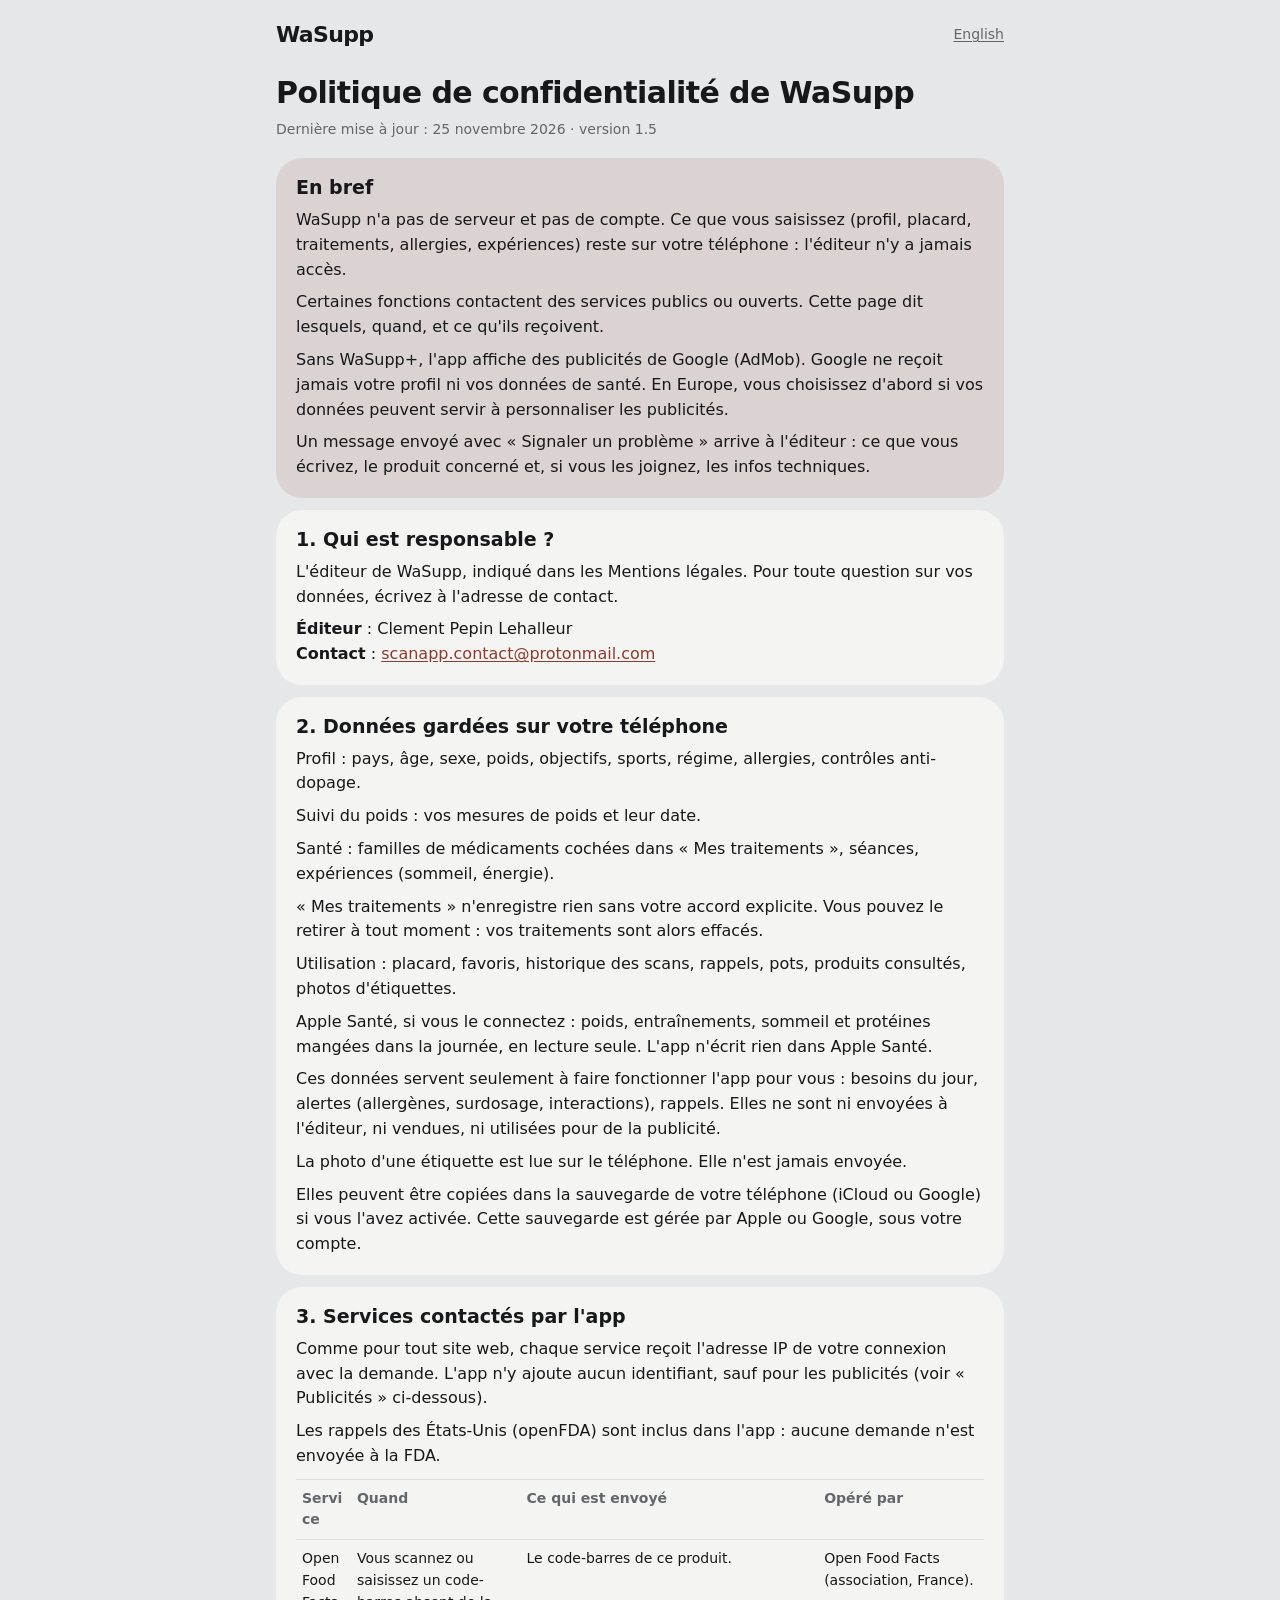
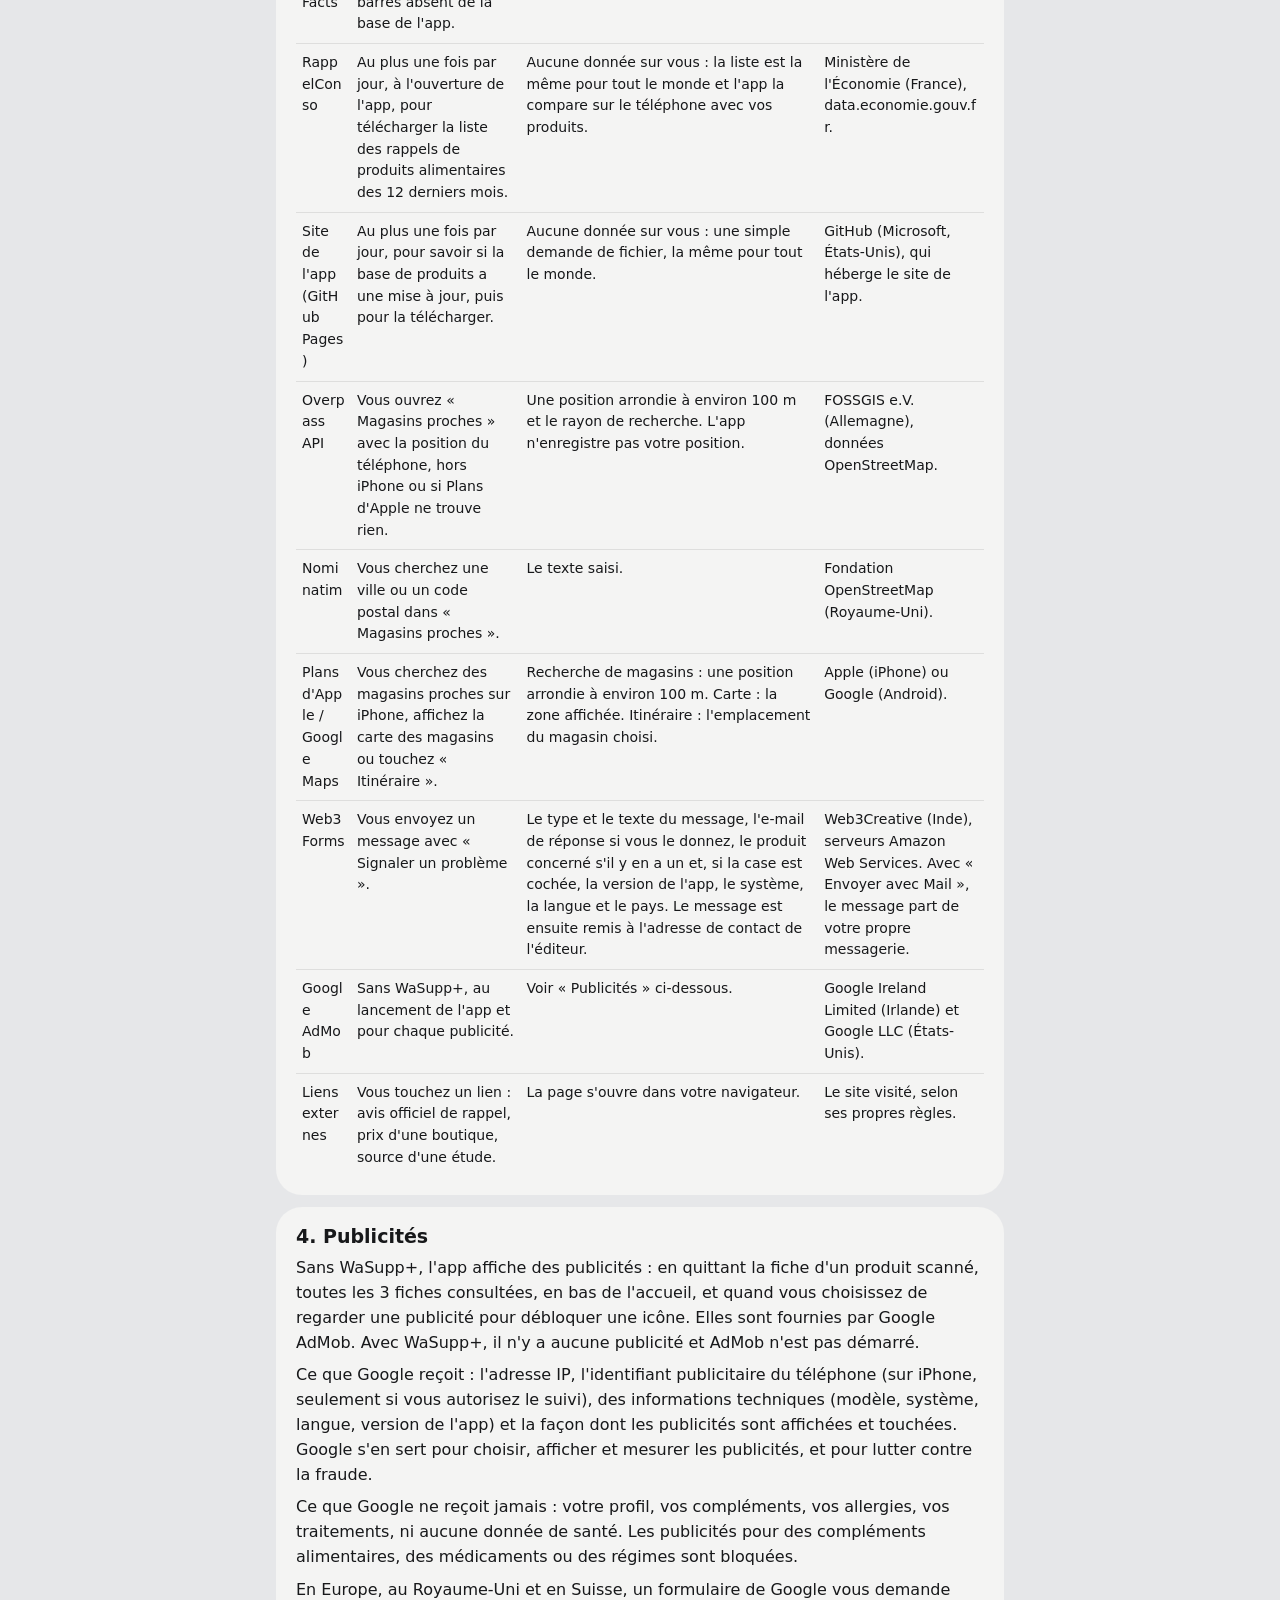
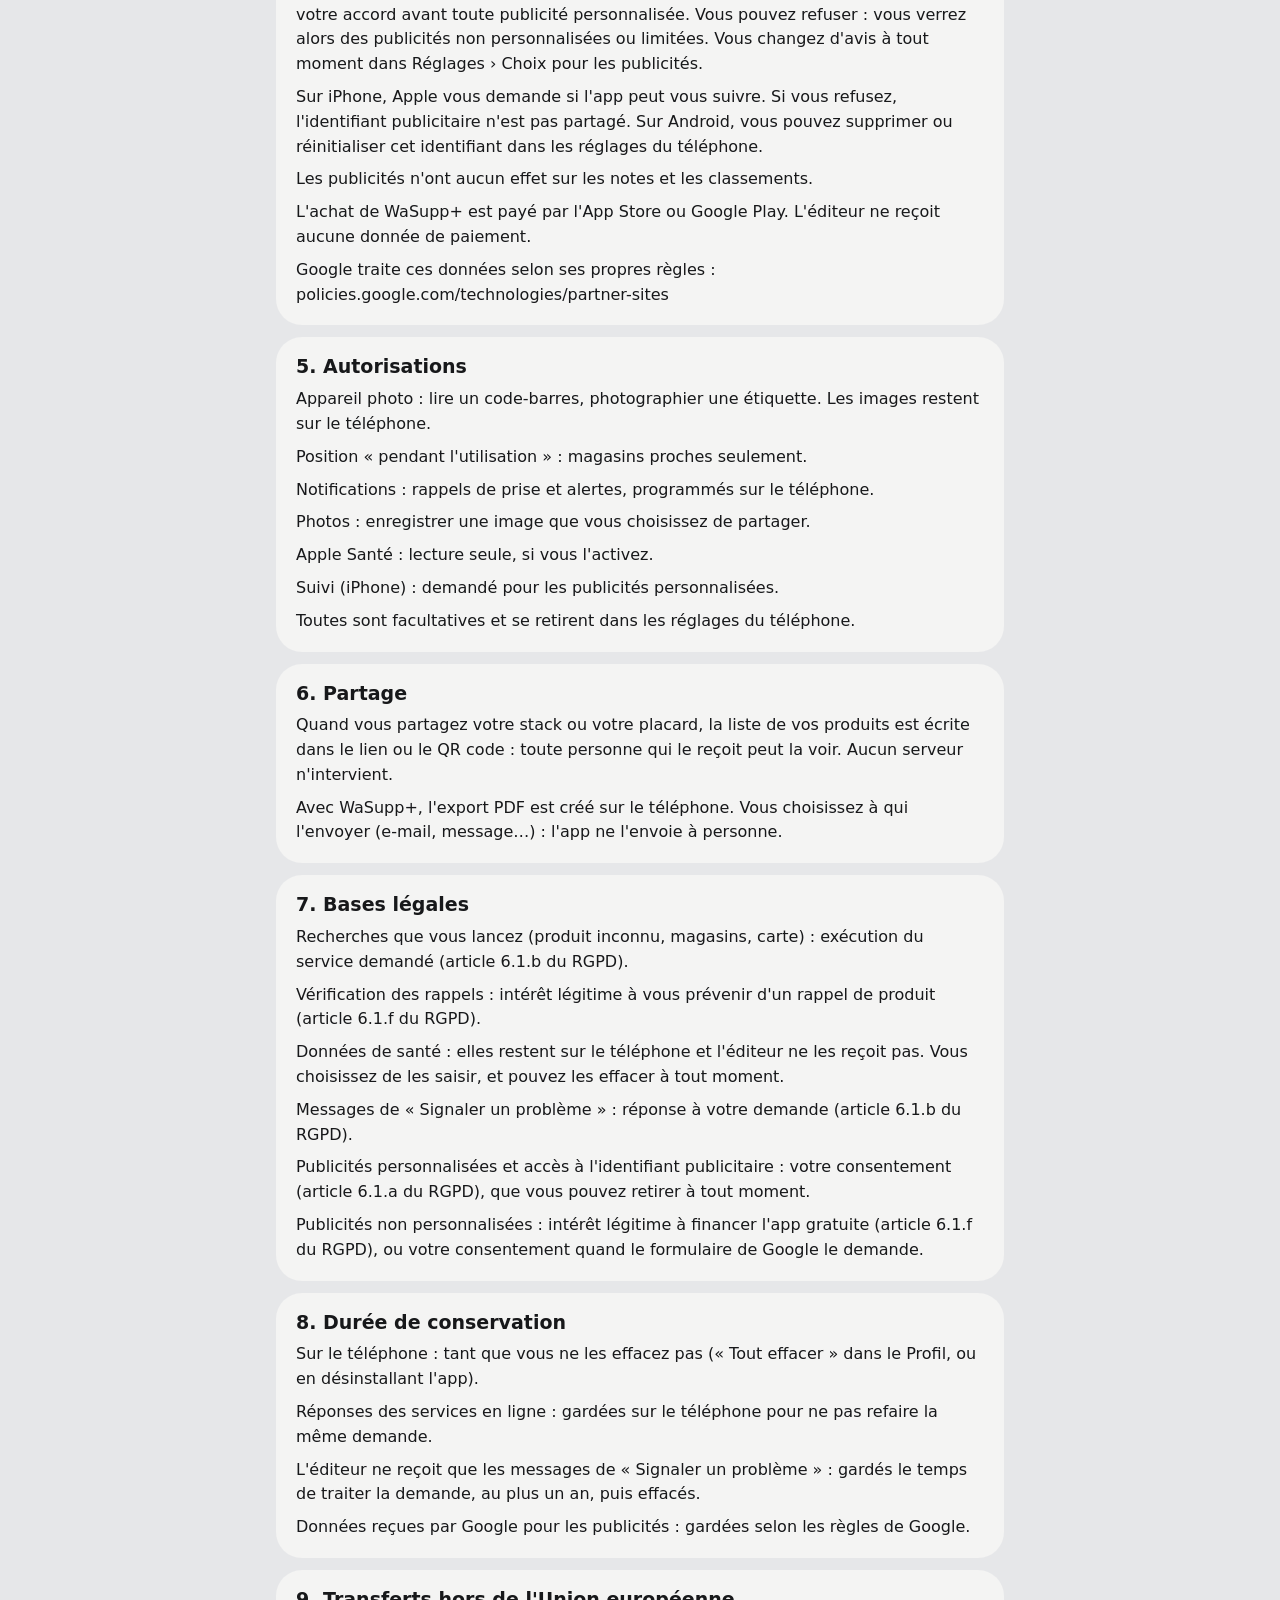
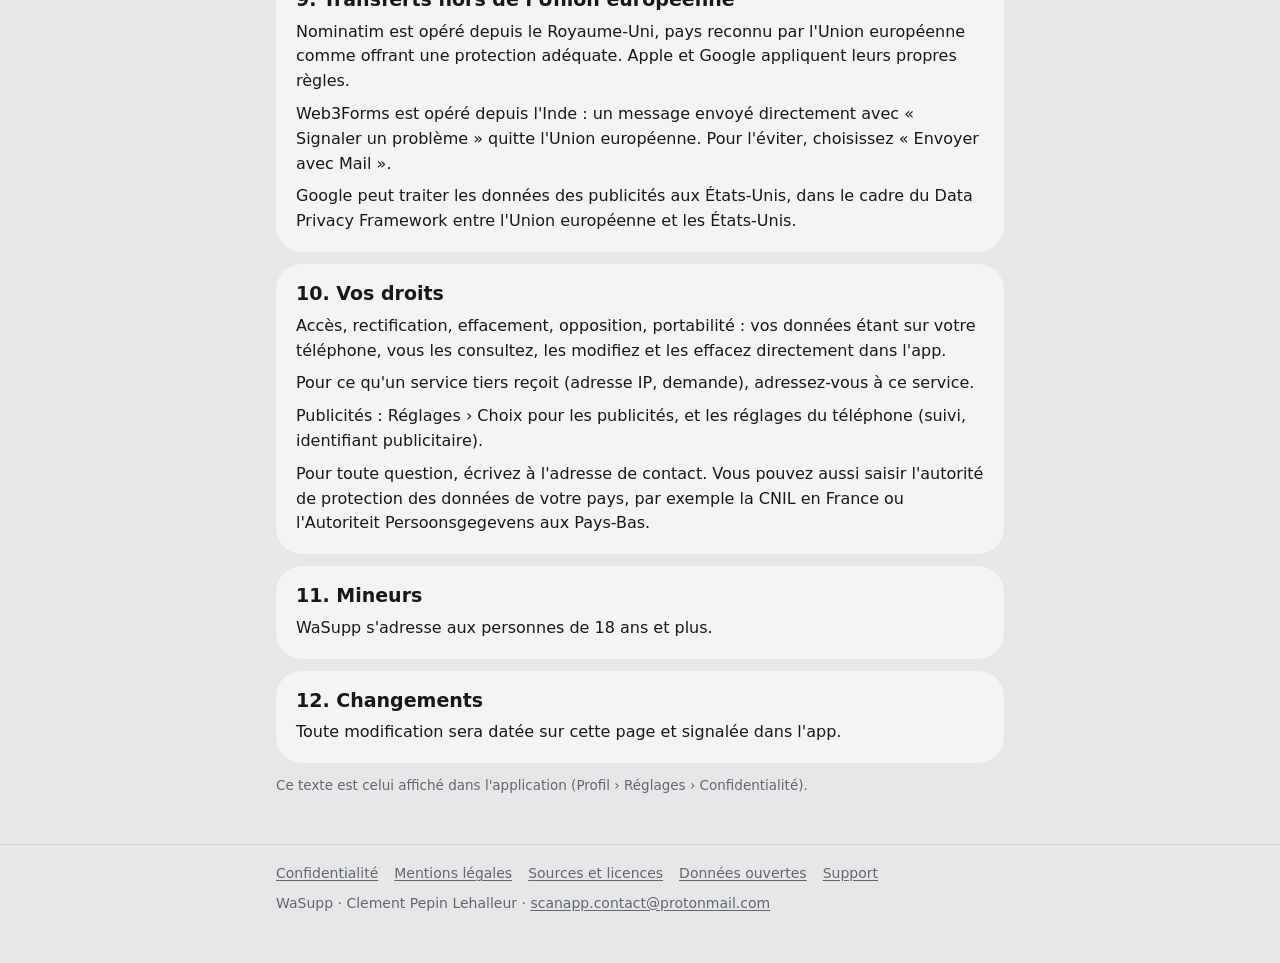
==== commit 5128f75e: "Confidentialité : pub toutes les 3 fiches consultées Co-Authored-By: Claude Opus 5.5 <noreply@anthro" ====
--- a/confidentialite/index.html
+++ b/confidentialite/index.html
@@ -72,7 +72,7 @@
 </section>
 <section>
 <h2>4. Publicités</h2>
-<p>Sans WaSupp+, l&#39;app affiche des publicités : en quittant la fiche d&#39;un produit scanné, en bas de l&#39;accueil, et quand vous choisissez de regarder une publicité pour débloquer une icône. Elles sont fournies par Google AdMob. Avec WaSupp+, il n&#39;y a aucune publicité et AdMob n&#39;est pas démarré.</p>
+<p>Sans WaSupp+, l&#39;app affiche des publicités : en quittant la fiche d&#39;un produit scanné, toutes les 3 fiches consultées, en bas de l&#39;accueil, et quand vous choisissez de regarder une publicité pour débloquer une icône. Elles sont fournies par Google AdMob. Avec WaSupp+, il n&#39;y a aucune publicité et AdMob n&#39;est pas démarré.</p>
 <p>Ce que Google reçoit : l&#39;adresse IP, l&#39;identifiant publicitaire du téléphone (sur iPhone, seulement si vous autorisez le suivi), des informations techniques (modèle, système, langue, version de l&#39;app) et la façon dont les publicités sont affichées et touchées. Google s&#39;en sert pour choisir, afficher et mesurer les publicités, et pour lutter contre la fraude.</p>
 <p>Ce que Google ne reçoit jamais : votre profil, vos compléments, vos allergies, vos traitements, ni aucune donnée de santé. Les publicités pour des compléments alimentaires, des médicaments ou des régimes sont bloquées.</p>
 <p>En Europe, au Royaume-Uni et en Suisse, un formulaire de Google vous demande votre accord avant toute publicité personnalisée. Vous pouvez refuser : vous verrez alors des publicités non personnalisées ou limitées. Vous changez d&#39;avis à tout moment dans Réglages › Choix pour les publicités.</p>
